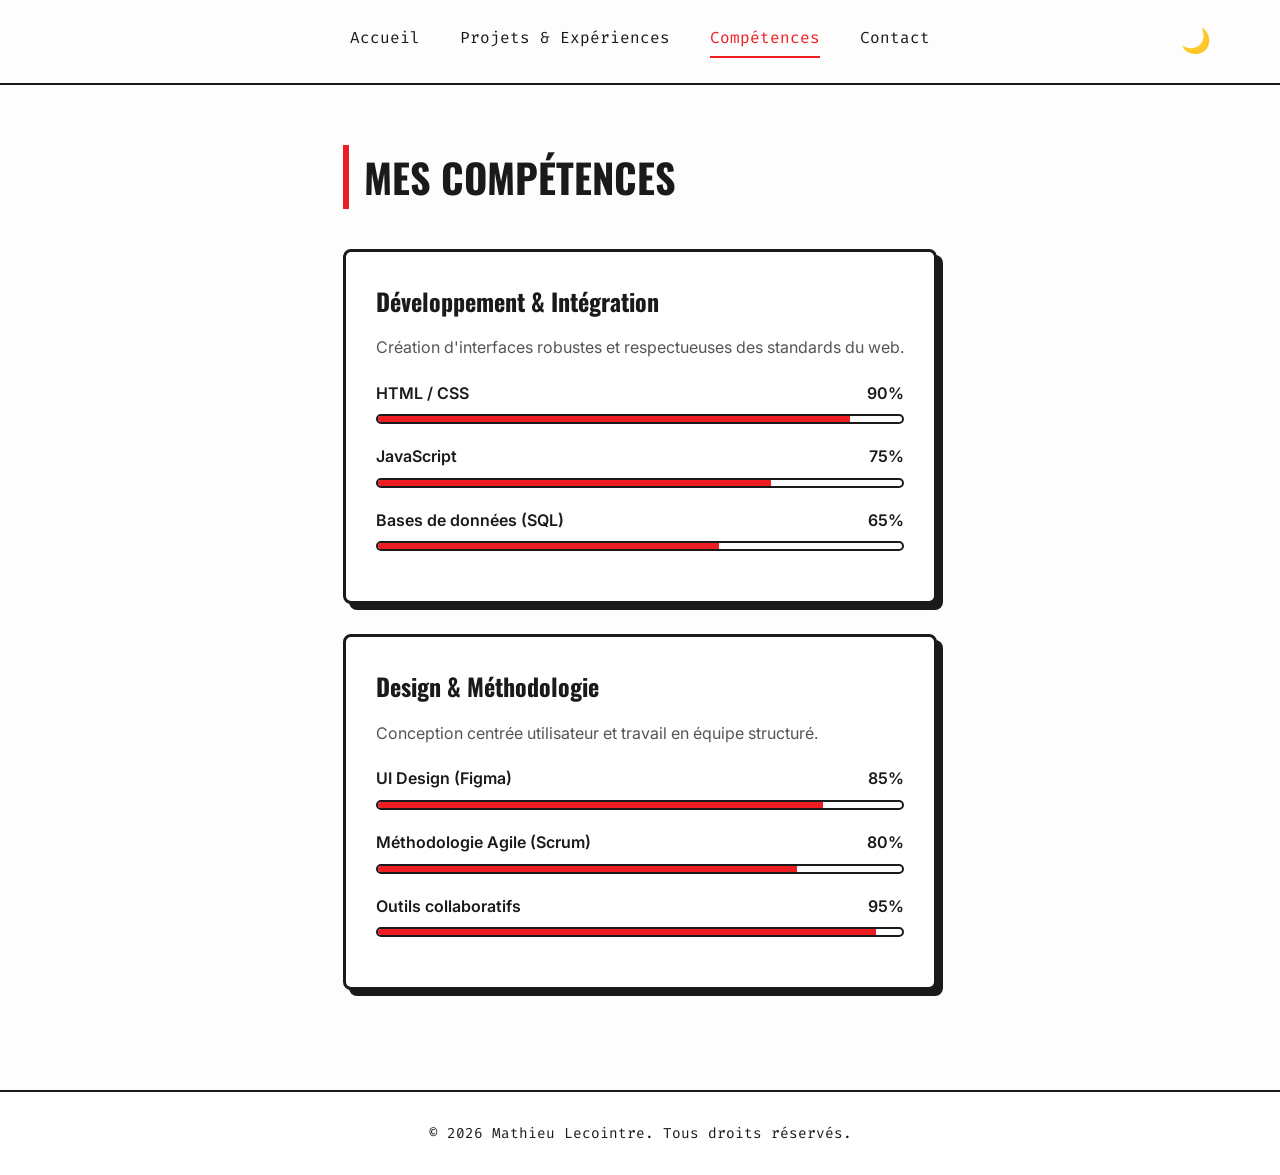
==== Pages/competences.html @ 1765c53d "Correction du sous-module Pages en dossier classique" ====
<!DOCTYPE html>
<html lang="fr">
<head>
    <meta charset="UTF-8">
    <meta name="viewport" content="width=device-width, initial-scale=1.0">
    <title>Compétences | Mathieu Lecointre</title>
    <link rel="stylesheet" href="../style.css">
</head>
<body>

    <nav class="navbar">
        <div class="nav-links">
            <a href="../index.html">Accueil</a>
            <a href="realisations.html">Projets & Expériences</a>
            <a href="competences.html" class="active">Compétences</a>
            <a href="contact.html">Contact</a>
        </div>
        <button id="theme-toggle" aria-label="Changer le thème">🌙</button>
    </nav>

    <main class="section-container">
        <h1 class="section-title">Mes Compétences</h1>
        
        <div class="grid">
            <div class="card">
                <h3>Développement & Intégration</h3>
                <p>Création d'interfaces robustes et respectueuses des standards du web.</p>
                <div class="skill-box">
                    <div class="skill-name"><span>HTML / CSS</span><span>90%</span></div>
                    <div class="skill-bar"><div class="skill-fill" style="width: 90%;"></div></div>
                </div>
                <div class="skill-box">
                    <div class="skill-name"><span>JavaScript</span><span>75%</span></div>
                    <div class="skill-bar"><div class="skill-fill" style="width: 75%;"></div></div>
                </div>
                <div class="skill-box">
                    <div class="skill-name"><span>Bases de données (SQL)</span><span>65%</span></div>
                    <div class="skill-bar"><div class="skill-fill" style="width: 65%;"></div></div>
                </div>
            </div>

            <div class="card">
                <h3>Design & Méthodologie</h3>
                <p>Conception centrée utilisateur et travail en équipe structuré.</p>
                <div class="skill-box">
                    <div class="skill-name"><span>UI Design (Figma)</span><span>85%</span></div>
                    <div class="skill-bar"><div class="skill-fill" style="width: 85%;"></div></div>
                </div>
                <div class="skill-box">
                    <div class="skill-name"><span>Méthodologie Agile (Scrum)</span><span>80%</span></div>
                    <div class="skill-bar"><div class="skill-fill" style="width: 80%;"></div></div>
                </div>
                <div class="skill-box">
                    <div class="skill-name"><span>Outils collaboratifs</span><span>95%</span></div>
                    <div class="skill-bar"><div class="skill-fill" style="width: 95%;"></div></div>
                </div>
            </div>
        </div>
    </main>

    <footer class="footer">
        <p>© 2026 Mathieu Lecointre. Tous droits réservés.</p>
    </footer>

    <script src="../script.js"></script>
</body>
</html>
---- style.css ----
/* =========================================
   VARIABLES & THÈMES
   ========================================= */
@import url('https://fonts.googleapis.com/css2?family=Inter:wght@400;500;600&family=Oswald:wght@500;700&family=Fira+Code:wght@400;500&display=swap');

:root {
    /* Mode Clair */
    --bg-color: #fdfdfd;
    --text-color: #1a1a1a;
    --text-muted: #555555;
    --card-bg: #ffffff;
    --border-color: #1a1a1a; /* Bordures noires type comics */
    --accent-color: #ED1D24; /* Rouge Marvel */
    --accent-hover: #b9151c;
    
    --font-main: 'Inter', sans-serif;
    --font-title: 'Oswald', sans-serif;
    --font-nav: 'Fira Code', monospace; /* Police dev pour la navbar */
}

[data-theme="dark"] {
    /* Mode Sombre */
    --bg-color: #121212;
    --text-color: #f3f4f6;
    --text-muted: #9ca3af;
    --card-bg: #1e1e1e;
    --border-color: #4b5563;
    --accent-color: #ff474d; 
    --accent-hover: #ED1D24;
}

* { margin: 0; padding: 0; box-sizing: border-box; }

body {
    background-color: var(--bg-color);
    color: var(--text-color);
    font-family: var(--font-main);
    line-height: 1.6;
    transition: background-color 0.3s ease, color 0.3s ease;
    display: flex;
    flex-direction: column;
    min-height: 100vh;
}

main { flex-grow: 1; }

/* =========================================
   NAVIGATION (Basée sur ton image)
   ========================================= */
.navbar {
    display: flex;
    justify-content: center; /* Centré comme sur ton image */
    align-items: center;
    padding: 25px 5vw;
    background-color: var(--bg-color);
    position: relative;
    border-bottom: 2px solid var(--border-color);
}

.nav-links {
    display: flex;
    gap: 40px;
    font-family: var(--font-nav);
    font-size: 1rem;
}

.nav-links a {
    text-decoration: none;
    color: var(--text-color);
    padding-bottom: 5px;
    border-bottom: 2px solid transparent;
    transition: color 0.2s, border-color 0.2s;
}

.nav-links a:hover { color: var(--accent-color); }

/* La page active (Le trait en dessous) */
.nav-links a.active {
    color: var(--accent-color);
    border-bottom: 2px solid var(--accent-color);
}

#theme-toggle {
    position: absolute;
    right: 5vw;
    background: none;
    border: none;
    font-size: 1.5rem;
    cursor: pointer;
    padding: 5px;
}

/* =========================================
   SECTIONS & LAYOUT GLOBAUX
   ========================================= */
.section-container {
    max-width: 1000px;
    margin: 0 auto;
    padding: 60px 20px;
}

.section-title {
    font-family: var(--font-title);
    font-size: 2.5rem;
    text-transform: uppercase;
    margin-bottom: 40px;
    border-left: 6px solid var(--accent-color);
    padding-left: 15px;
}

/* =========================================
   CARTES (Style Comics)
   ========================================= */
.grid {
    display: grid;
    grid-template-columns: repeat(auto-fit, minmax(300px, 1fr));
    gap: 30px;
}

.card {
    background-color: var(--card-bg);
    border: 3px solid var(--border-color);
    border-radius: 8px;
    padding: 30px;
    /* Ombre solide décalée typique des comics */
    box-shadow: 6px 6px 0px var(--border-color);
    transition: transform 0.2s ease, box-shadow 0.2s ease, border-color 0.2s ease;
    display: flex;
    flex-direction: column;
}

.card:hover {
    transform: translate(-4px, -4px);
    box-shadow: 10px 10px 0px var(--accent-color);
    border-color: var(--accent-color);
}

.card h3 {
    font-family: var(--font-title);
    font-size: 1.5rem;
    margin-bottom: 15px;
}

.card p { color: var(--text-muted); flex-grow: 1; margin-bottom: 20px; }

/* =========================================
   BOUTONS & BADGES
   ========================================= */
.btn {
    display: inline-block;
    padding: 10px 20px;
    background-color: var(--accent-color);
    color: white;
    text-decoration: none;
    font-family: var(--font-title);
    text-transform: uppercase;
    letter-spacing: 1px;
    border-radius: 4px;
    border: 2px solid var(--border-color);
    box-shadow: 4px 4px 0px var(--border-color);
    transition: all 0.2s ease;
    text-align: center;
}

.btn:hover {
    transform: translate(2px, 2px);
    box-shadow: 2px 2px 0px var(--border-color);
    color: white;
}

.badges { display: flex; flex-wrap: wrap; gap: 10px; margin-bottom: 20px; }
.badge {
    background: var(--bg-color); border: 2px solid var(--border-color);
    padding: 5px 12px; border-radius: 20px; font-size: 0.85rem; font-weight: 500;
}

/* =========================================
   TIMELINE (Parcours) & Jauges
   ========================================= */
.timeline-item {
    border-left: 3px solid var(--border-color);
    padding-left: 20px;
    position: relative;
    margin-bottom: 30px;
}
.timeline-item::before {
    content: ''; position: absolute; left: -11px; top: 5px; width: 16px; height: 16px;
    background-color: var(--accent-color); border: 3px solid var(--card-bg); border-radius: 50%;
}
.timeline-date { font-family: var(--font-nav); color: var(--accent-color); font-size: 0.9rem; font-weight: bold; }

.skill-box { margin-bottom: 20px; }
.skill-name { display: flex; justify-content: space-between; font-weight: 600; margin-bottom: 8px; }
.skill-bar { width: 100%; height: 10px; background: var(--bg-color); border: 2px solid var(--border-color); border-radius: 5px; overflow: hidden; }
.skill-fill { height: 100%; background: var(--accent-color); }

/* =========================================
   FOOTER
   ========================================= */
.footer {
    text-align: center;
    padding: 30px;
    border-top: 2px solid var(--border-color);
    background-color: var(--card-bg);
    margin-top: 40px;
    font-family: var(--font-nav);
    font-size: 0.9rem;
}
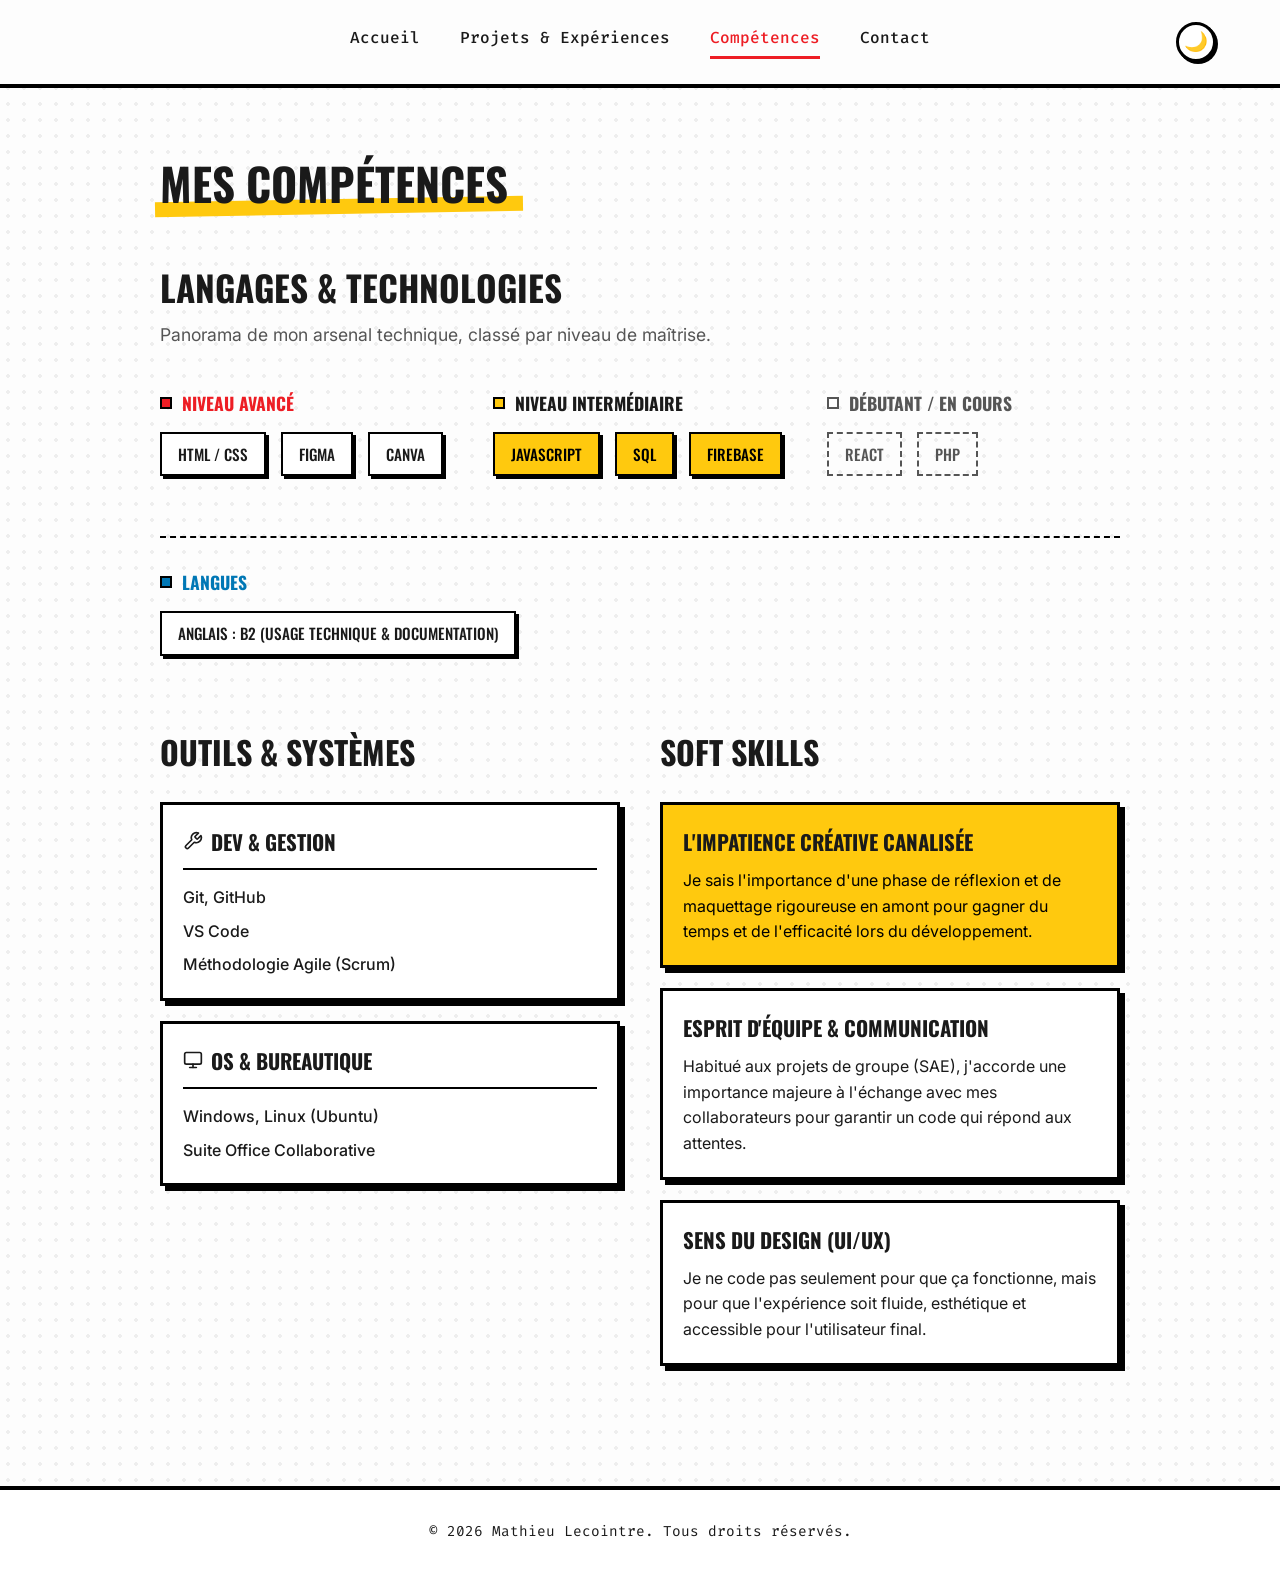
==== commit 992931b2: "Modification du contenu des compétences" ====
--- a/Pages/competences.html
+++ b/Pages/competences.html
@@ -5,6 +5,81 @@
     <meta name="viewport" content="width=device-width, initial-scale=1.0">
     <title>Compétences | Mathieu Lecointre</title>
     <link rel="stylesheet" href="../style.css">
+    <style>
+        .comp-category { margin-bottom: 30px; }
+        
+        .comp-title {
+            font-size: 1.1rem;
+            text-transform: uppercase;
+            font-family: var(--font-title);
+            margin-bottom: 15px;
+            display: flex;
+            align-items: center;
+            gap: 10px;
+        }
+
+        .comp-indicator {
+            display: inline-block;
+            width: 12px;
+            height: 12px;
+            border: 2px solid var(--border-color);
+        }
+
+        .badge-cube {
+            display: inline-block;
+            background: var(--card-bg);
+            color: var(--text-color);
+            border: 2px solid var(--border-color);
+            padding: 8px 16px;
+            font-family: var(--font-title);
+            text-transform: uppercase;
+            font-size: 0.95rem;
+            font-weight: 500;
+            box-shadow: 3px 3px 0px var(--border-color);
+            margin-bottom: 10px;
+        }
+        
+        .badge-cube-yellow {
+             background: var(--accent-yellow);
+             color: black;
+        }
+
+        .badge-cube-dashed {
+            background: transparent;
+            border-style: dashed;
+            box-shadow: none;
+            color: var(--text-muted);
+            border-color: var(--text-muted);
+        }
+        
+        .badges-container {
+            display: flex;
+            flex-wrap: wrap;
+            gap: 15px;
+        }
+
+        .skill-card {
+            border: 3px solid var(--border-color);
+            padding: 20px;
+            margin-bottom: 20px;
+            background-color: var(--card-bg);
+            box-shadow: 5px 5px 0px var(--border-color);
+        }
+        
+        .skill-card-yellow {
+            background-color: var(--accent-yellow);
+        }
+        
+        .skill-card-yellow h3, .skill-card-yellow p { color: black; }
+        
+        .skill-card h3 {
+            font-family: var(--font-title);
+            font-size: 1.3rem;
+            margin-bottom: 10px;
+            text-transform: uppercase;
+            color: var(--text-color); /* On force le noir par défaut */
+        }
+    </style>
 </head>
 <body>
 
@@ -21,40 +96,117 @@
     <main class="section-container">
         <h1 class="section-title">Mes Compétences</h1>
         
-        <div class="grid">
-            <div class="card">
-                <h3>Développement & Intégration</h3>
-                <p>Création d'interfaces robustes et respectueuses des standards du web.</p>
-                <div class="skill-box">
-                    <div class="skill-name"><span>HTML / CSS</span><span>90%</span></div>
-                    <div class="skill-bar"><div class="skill-fill" style="width: 90%;"></div></div>
-                </div>
-                <div class="skill-box">
-                    <div class="skill-name"><span>JavaScript</span><span>75%</span></div>
-                    <div class="skill-bar"><div class="skill-fill" style="width: 75%;"></div></div>
-                </div>
-                <div class="skill-box">
-                    <div class="skill-name"><span>Bases de données (SQL)</span><span>65%</span></div>
-                    <div class="skill-bar"><div class="skill-fill" style="width: 65%;"></div></div>
-                </div>
-            </div>
-
-            <div class="card">
-                <h3>Design & Méthodologie</h3>
-                <p>Conception centrée utilisateur et travail en équipe structuré.</p>
-                <div class="skill-box">
-                    <div class="skill-name"><span>UI Design (Figma)</span><span>85%</span></div>
-                    <div class="skill-bar"><div class="skill-fill" style="width: 85%;"></div></div>
-                </div>
-                <div class="skill-box">
-                    <div class="skill-name"><span>Méthodologie Agile (Scrum)</span><span>80%</span></div>
-                    <div class="skill-bar"><div class="skill-fill" style="width: 80%;"></div></div>
-                </div>
-                <div class="skill-box">
-                    <div class="skill-name"><span>Outils collaboratifs</span><span>95%</span></div>
-                    <div class="skill-bar"><div class="skill-fill" style="width: 95%;"></div></div>
-                </div>
-            </div>
+        <div style="margin-bottom: 60px;">
+            <h2 style="font-family: var(--font-title); font-size: 2.2rem; margin-bottom: 5px; text-transform: uppercase;">Langages & Technologies</h2>
+            <p style="color: var(--text-muted); margin-bottom: 40px; font-size: 1.1rem;">Panorama de mon arsenal technique, classé par niveau de maîtrise.</p>
+            
+            <div style="display: grid; grid-template-columns: repeat(auto-fit, minmax(280px, 1fr)); gap: 40px;">
+                
+                <div class="comp-category">
+                    <h3 class="comp-title" style="color: var(--accent-color);">
+                        <span class="comp-indicator" style="background: var(--accent-color);"></span>
+                        Niveau Avancé
+                    </h3>
+                    <div class="badges-container">
+                        <span class="badge-cube">HTML / CSS</span>
+                        <span class="badge-cube">Figma</span>
+                        <span class="badge-cube">Canva</span>
+                    </div>
+                </div>
+
+                <div class="comp-category">
+                    <h3 class="comp-title" style="color: var(--text-color);">
+                        <span class="comp-indicator" style="background: var(--accent-yellow);"></span>
+                        Niveau Intermédiaire
+                    </h3>
+                    <div class="badges-container">
+                        <span class="badge-cube badge-cube-yellow">JavaScript</span>
+                        <span class="badge-cube badge-cube-yellow">SQL</span>
+                        <span class="badge-cube badge-cube-yellow">Firebase</span>
+                    </div>
+                </div>
+
+                <div class="comp-category">
+                    <h3 class="comp-title" style="color: var(--text-muted);">
+                        <span class="comp-indicator" style="border-style: dashed; background: transparent; border-color: var(--text-muted);"></span>
+                        Débutant / En cours
+                    </h3>
+                    <div class="badges-container">
+                        <span class="badge-cube badge-cube-dashed">React</span>
+                        <span class="badge-cube badge-cube-dashed">PHP</span>
+                    </div>
+                </div>
+
+            </div>
+
+            <div style="margin-top: 20px; border-top: 2px dashed var(--border-color); padding-top: 30px;">
+                <h3 class="comp-title" style="color: #0077b5;">
+                    <span class="comp-indicator" style="background: #0077b5;"></span>
+                    Langues
+                </h3>
+                <span class="badge-cube">Anglais : B2 (Usage technique & documentation)</span>
+            </div>
+        </div>
+
+        <div style="display: grid; grid-template-columns: repeat(auto-fit, minmax(320px, 1fr)); gap: 40px;">
+            
+            <div>
+                <h2 style="font-family: var(--font-title); font-size: 2rem; margin-bottom: 25px; text-transform: uppercase;">Outils & Systèmes</h2>
+                
+                <div class="skill-card">
+                    <h3 style="border-bottom: 2px solid var(--border-color); padding-bottom: 10px; margin-bottom: 15px; display: flex; align-items: center; gap: 8px;">
+                        <svg width="20" height="20" viewBox="0 0 24 24" fill="none" stroke="currentColor" stroke-width="2" stroke-linecap="round" stroke-linejoin="round">
+                            <path d="M14.7 6.3a1 1 0 0 0 0 1.4l1.6 1.6a1 1 0 0 0 1.4 0l3.77-3.77a6 6 0 0 1-7.94 7.94l-6.91 6.91a2.12 2.12 0 0 1-3-3l6.91-6.91a6 6 0 0 1 7.94-7.94l-3.76 3.76z"></path>
+                        </svg>
+                        DEV & GESTION
+                    </h3>
+                    <ul style="list-style-type: none; padding-left: 0;">
+                        <li style="margin-bottom: 8px; font-weight: 500;">Git, GitHub</li>
+                        <li style="margin-bottom: 8px; font-weight: 500;">VS Code</li>
+                        <li style="margin-bottom: 0; font-weight: 500;">Méthodologie Agile (Scrum)</li>
+                    </ul>
+                </div>
+
+                <div class="skill-card">
+                    <h3 style="border-bottom: 2px solid var(--border-color); padding-bottom: 10px; margin-bottom: 15px; display: flex; align-items: center; gap: 8px;">
+                        <svg width="20" height="20" viewBox="0 0 24 24" fill="none" stroke="currentColor" stroke-width="2" stroke-linecap="round" stroke-linejoin="round">
+                            <rect x="2" y="3" width="20" height="14" rx="2" ry="2"></rect>
+                            <line x1="8" y1="21" x2="16" y2="21"></line>
+                            <line x1="12" y1="17" x2="12" y2="21"></line>
+                        </svg>
+                        OS & BUREAUTIQUE
+                    </h3>
+                    <ul style="list-style-type: none; padding-left: 0;">
+                        <li style="margin-bottom: 8px; font-weight: 500;">Windows, Linux (Ubuntu)</li>
+                        <li style="margin-bottom: 0; font-weight: 500;">Suite Office Collaborative</li>
+                    </ul>
+                </div>
+            </div>
+            <div>
+                <h2 style="font-family: var(--font-title); font-size: 2rem; margin-bottom: 25px; text-transform: uppercase;">Soft Skills</h2>
+                
+                <div class="skill-card skill-card-yellow">
+                    <h3>L'impatience créative canalisée</h3>
+                    <p style="margin-bottom: 0;">
+                        Je sais l'importance d'une phase de réflexion et de maquettage rigoureuse en amont pour gagner du temps et de l'efficacité lors du développement.
+                    </p>
+                </div>
+
+                <div class="skill-card">
+                    <h3>Esprit d'équipe & Communication</h3>
+                    <p style="margin-bottom: 0;">
+                        Habitué aux projets de groupe (SAE), j'accorde une importance majeure à l'échange avec mes collaborateurs pour garantir un code qui répond aux attentes.
+                    </p>
+                </div>
+
+                <div class="skill-card">
+                    <h3>Sens du Design (UI/UX)</h3>
+                    <p style="margin-bottom: 0;">
+                        Je ne code pas seulement pour que ça fonctionne, mais pour que l'expérience soit fluide, esthétique et accessible pour l'utilisateur final.
+                    </p>
+                </div>
+            </div>
+
         </div>
     </main>
 
--- a/style.css
+++ b/style.css
@@ -1,5 +1,5 @@
 /* =========================================
-   VARIABLES & THÈMES
+   VARIABLES & THÈMES (Comics Edition)
    ========================================= */
 @import url('https://fonts.googleapis.com/css2?family=Inter:wght@400;500;600&family=Oswald:wght@500;700&family=Fira+Code:wght@400;500&display=swap');
 
@@ -9,30 +9,37 @@
     --text-color: #1a1a1a;
     --text-muted: #555555;
     --card-bg: #ffffff;
-    --border-color: #1a1a1a; /* Bordures noires type comics */
+    --border-color: #000000; /* Encre noire stricte */
     --accent-color: #ED1D24; /* Rouge Marvel */
     --accent-hover: #b9151c;
+    --accent-yellow: #FFC90E; /* Jaune Comics */
+    --dot-color: rgba(0, 0, 0, 0.06); /* Points clairs */
     
     --font-main: 'Inter', sans-serif;
     --font-title: 'Oswald', sans-serif;
-    --font-nav: 'Fira Code', monospace; /* Police dev pour la navbar */
+    --font-nav: 'Fira Code', monospace;
 }
 
 [data-theme="dark"] {
     /* Mode Sombre */
-    --bg-color: #121212;
+    --bg-color: #1a1a1a;
     --text-color: #f3f4f6;
-    --text-muted: #9ca3af;
-    --card-bg: #1e1e1e;
-    --border-color: #4b5563;
+    --text-muted: #a0a0a0;
+    --card-bg: #2a2a2a;
+    --border-color: #000000; /* Reste noir pour le trait comics */
     --accent-color: #ff474d; 
     --accent-hover: #ED1D24;
+    --accent-yellow: #FFC90E;
+    --dot-color: rgba(255, 255, 255, 0.05); /* Points sombres */
 }
 
 * { margin: 0; padding: 0; box-sizing: border-box; }
 
 body {
     background-color: var(--bg-color);
+    /* EFFET HALFTONE (Trame de points comics) */
+    background-image: radial-gradient(var(--dot-color) 2px, transparent 2px);
+    background-size: 16px 16px;
     color: var(--text-color);
     font-family: var(--font-main);
     line-height: 1.6;
@@ -45,16 +52,16 @@
 main { flex-grow: 1; }
 
 /* =========================================
-   NAVIGATION (Basée sur ton image)
+   NAVIGATION
    ========================================= */
 .navbar {
     display: flex;
-    justify-content: center; /* Centré comme sur ton image */
+    justify-content: center;
     align-items: center;
     padding: 25px 5vw;
     background-color: var(--bg-color);
     position: relative;
-    border-bottom: 2px solid var(--border-color);
+    border-bottom: 4px solid var(--border-color); /* Trait plus épais */
 }
 
 .nav-links {
@@ -62,32 +69,44 @@
     gap: 40px;
     font-family: var(--font-nav);
     font-size: 1rem;
+    font-weight: 500;
 }
 
 .nav-links a {
     text-decoration: none;
     color: var(--text-color);
     padding-bottom: 5px;
-    border-bottom: 2px solid transparent;
-    transition: color 0.2s, border-color 0.2s;
-}
-
-.nav-links a:hover { color: var(--accent-color); }
-
-/* La page active (Le trait en dessous) */
+    border-bottom: 3px solid transparent;
+    transition: all 0.2s;
+}
+
+.nav-links a:hover { 
+    color: var(--accent-color); 
+    transform: translateY(-2px);
+}
+
 .nav-links a.active {
     color: var(--accent-color);
-    border-bottom: 2px solid var(--accent-color);
+    border-bottom: 3px solid var(--accent-color);
 }
 
 #theme-toggle {
     position: absolute;
     right: 5vw;
-    background: none;
-    border: none;
-    font-size: 1.5rem;
+    background: var(--card-bg);
+    border: 3px solid var(--border-color);
+    border-radius: 50%;
+    width: 40px;
+    height: 40px;
+    font-size: 1.2rem;
     cursor: pointer;
-    padding: 5px;
+    box-shadow: 2px 2px 0px var(--border-color);
+    transition: all 0.2s ease;
+}
+
+#theme-toggle:hover {
+    transform: translate(1px, 1px);
+    box-shadow: 1px 1px 0px var(--border-color);
 }
 
 /* =========================================
@@ -99,17 +118,47 @@
     padding: 60px 20px;
 }
 
+/* Grand titre de l'accueil */
+.hero-title {
+    font-family: var(--font-title); 
+    font-size: 4.5rem; 
+    text-transform: uppercase; 
+    line-height: 1;
+    color: var(--bg-color); /* Couleur inversée */
+    -webkit-text-stroke: 2px var(--border-color); /* Contour noir */
+    text-shadow: 4px 4px 0px var(--accent-color), 6px 6px 0px var(--border-color); /* Ombre pop */
+    margin-bottom: 10px;
+}
+
 .section-title {
     font-family: var(--font-title);
-    font-size: 2.5rem;
+    font-size: 2.8rem;
     text-transform: uppercase;
     margin-bottom: 40px;
-    border-left: 6px solid var(--accent-color);
-    padding-left: 15px;
-}
-
-/* =========================================
-   CARTES (Style Comics)
+    display: inline-block;
+    position: relative;
+    z-index: 1;
+}
+
+/* Effet de surlignage décalé sous le titre */
+.section-title::after {
+    content: '';
+    position: absolute;
+    bottom: 5px;
+    left: -5px;
+    right: -15px;
+    height: 15px;
+    background-color: var(--accent-yellow);
+    z-index: -1;
+    transform: rotate(-1deg);
+}
+
+[data-theme="dark"] .section-title::after {
+    background-color: var(--accent-color);
+}
+
+/* =========================================
+   CARTES (Style Comics Pop)
    ========================================= */
 .grid {
     display: grid;
@@ -119,11 +168,10 @@
 
 .card {
     background-color: var(--card-bg);
-    border: 3px solid var(--border-color);
-    border-radius: 8px;
+    border: 4px solid var(--border-color); /* Contour très marqué */
+    border-radius: 0px; /* Bords droits pour le style case de BD */
     padding: 30px;
-    /* Ombre solide décalée typique des comics */
-    box-shadow: 6px 6px 0px var(--border-color);
+    box-shadow: 8px 8px 0px var(--border-color);
     transition: transform 0.2s ease, box-shadow 0.2s ease, border-color 0.2s ease;
     display: flex;
     flex-direction: column;
@@ -131,68 +179,76 @@
 
 .card:hover {
     transform: translate(-4px, -4px);
-    box-shadow: 10px 10px 0px var(--accent-color);
+    box-shadow: 12px 12px 0px var(--accent-color);
     border-color: var(--accent-color);
 }
 
 .card h3 {
     font-family: var(--font-title);
-    font-size: 1.5rem;
+    font-size: 1.6rem;
     margin-bottom: 15px;
-}
-
-.card p { color: var(--text-muted); flex-grow: 1; margin-bottom: 20px; }
+    text-transform: uppercase;
+}
+
+.card p { color: var(--text-muted); flex-grow: 1; margin-bottom: 20px; font-size: 1.05rem; }
 
 /* =========================================
    BOUTONS & BADGES
    ========================================= */
 .btn {
     display: inline-block;
-    padding: 10px 20px;
+    padding: 12px 24px;
     background-color: var(--accent-color);
     color: white;
     text-decoration: none;
     font-family: var(--font-title);
     text-transform: uppercase;
     letter-spacing: 1px;
-    border-radius: 4px;
-    border: 2px solid var(--border-color);
-    box-shadow: 4px 4px 0px var(--border-color);
-    transition: all 0.2s ease;
+    border: 3px solid var(--border-color);
+    box-shadow: 5px 5px 0px var(--border-color);
+    transition: all 0.1s ease;
     text-align: center;
+    font-size: 1.1rem;
 }
 
 .btn:hover {
-    transform: translate(2px, 2px);
+    transform: translate(3px, 3px);
     box-shadow: 2px 2px 0px var(--border-color);
     color: white;
 }
 
 .badges { display: flex; flex-wrap: wrap; gap: 10px; margin-bottom: 20px; }
 .badge {
-    background: var(--bg-color); border: 2px solid var(--border-color);
-    padding: 5px 12px; border-radius: 20px; font-size: 0.85rem; font-weight: 500;
+    background: var(--accent-yellow); /* Badges jaunes peps */
+    color: #000; /* Toujours noir pour la lisibilité sur le jaune */
+    border: 2px solid var(--border-color);
+    box-shadow: 3px 3px 0px var(--border-color);
+    padding: 5px 12px; 
+    font-family: var(--font-title);
+    text-transform: uppercase;
+    font-size: 0.9rem; 
+    letter-spacing: 0.5px;
 }
 
 /* =========================================
    TIMELINE (Parcours) & Jauges
    ========================================= */
 .timeline-item {
-    border-left: 3px solid var(--border-color);
-    padding-left: 20px;
+    border-left: 4px solid var(--border-color);
+    padding-left: 25px;
     position: relative;
-    margin-bottom: 30px;
+    margin-bottom: 40px;
 }
 .timeline-item::before {
-    content: ''; position: absolute; left: -11px; top: 5px; width: 16px; height: 16px;
-    background-color: var(--accent-color); border: 3px solid var(--card-bg); border-radius: 50%;
-}
-.timeline-date { font-family: var(--font-nav); color: var(--accent-color); font-size: 0.9rem; font-weight: bold; }
+    content: ''; position: absolute; left: -14px; top: 0px; width: 20px; height: 20px;
+    background-color: var(--accent-yellow); border: 4px solid var(--border-color); border-radius: 0; /* Carré */
+}
+.timeline-date { font-family: var(--font-nav); color: var(--accent-color); font-size: 1rem; font-weight: bold; }
 
 .skill-box { margin-bottom: 20px; }
-.skill-name { display: flex; justify-content: space-between; font-weight: 600; margin-bottom: 8px; }
-.skill-bar { width: 100%; height: 10px; background: var(--bg-color); border: 2px solid var(--border-color); border-radius: 5px; overflow: hidden; }
-.skill-fill { height: 100%; background: var(--accent-color); }
+.skill-name { display: flex; justify-content: space-between; font-weight: 600; margin-bottom: 8px; font-family: var(--font-title); text-transform: uppercase;}
+.skill-bar { width: 100%; height: 16px; background: var(--bg-color); border: 3px solid var(--border-color); box-shadow: 3px 3px 0px rgba(0,0,0,0.1) inset; overflow: hidden; }
+.skill-fill { height: 100%; background: var(--accent-color); border-right: 3px solid var(--border-color); }
 
 /* =========================================
    FOOTER
@@ -200,9 +256,104 @@
 .footer {
     text-align: center;
     padding: 30px;
-    border-top: 2px solid var(--border-color);
+    border-top: 4px solid var(--border-color);
     background-color: var(--card-bg);
     margin-top: 40px;
     font-family: var(--font-nav);
     font-size: 0.9rem;
+}
+/* =========================================
+   PANNEAUX DE PROJETS (Réalisations)
+   ========================================= */
+.project-panel {
+    display: flex;
+    flex-direction: column;
+    background-color: var(--card-bg);
+    border: 4px solid var(--border-color);
+    box-shadow: 10px 10px 0px var(--border-color);
+    margin-bottom: 50px;
+    transition: transform 0.2s ease, box-shadow 0.2s ease, border-color 0.2s ease;
+}
+
+.project-panel:hover {
+    transform: translate(-4px, -4px);
+    box-shadow: 14px 14px 0px var(--accent-color);
+    border-color: var(--accent-color);
+}
+
+.project-image {
+    width: 100%;
+    border-bottom: 4px solid var(--border-color);
+    background-color: var(--bg-color); /* Fond si l'image ne charge pas */
+    overflow: hidden;
+    position: relative;
+}
+
+.project-image img {
+    width: 100%;
+    height: 100%;
+    object-fit: cover;
+    aspect-ratio: 16 / 9; /* Format standard écran */
+    display: block;
+    transition: transform 0.3s ease;
+}
+
+.project-panel:hover .project-image img {
+    transform: scale(1.05); /* Léger zoom au survol */
+}
+
+.project-info {
+    padding: 30px;
+    display: flex;
+    flex-direction: column;
+    flex-grow: 1;
+}
+
+.project-info h3 {
+    font-family: var(--font-title);
+    font-size: 2rem;
+    text-transform: uppercase;
+    margin-bottom: 5px;
+    line-height: 1.1;
+}
+
+.project-context {
+    font-family: var(--font-nav);
+    color: var(--accent-color);
+    font-weight: bold;
+    margin-bottom: 20px;
+    font-size: 0.95rem;
+}
+
+.project-links {
+    display: flex;
+    gap: 15px;
+    margin-top: auto; /* Force les boutons à rester en bas */
+    padding-top: 25px;
+    flex-wrap: wrap;
+}
+
+/* Bouton secondaire (pour le code source) */
+.btn-outline {
+    background-color: var(--card-bg);
+    color: var(--text-color);
+}
+.btn-outline:hover {
+    background-color: var(--accent-yellow);
+    color: black;
+}
+
+/* Version PC : Image à gauche, texte à droite */
+@media (min-width: 768px) {
+    .project-panel {
+        flex-direction: row;
+    }
+    .project-image {
+        width: 45%;
+        border-bottom: none;
+        border-right: 4px solid var(--border-color);
+    }
+    .project-info {
+        width: 55%;
+    }
 }
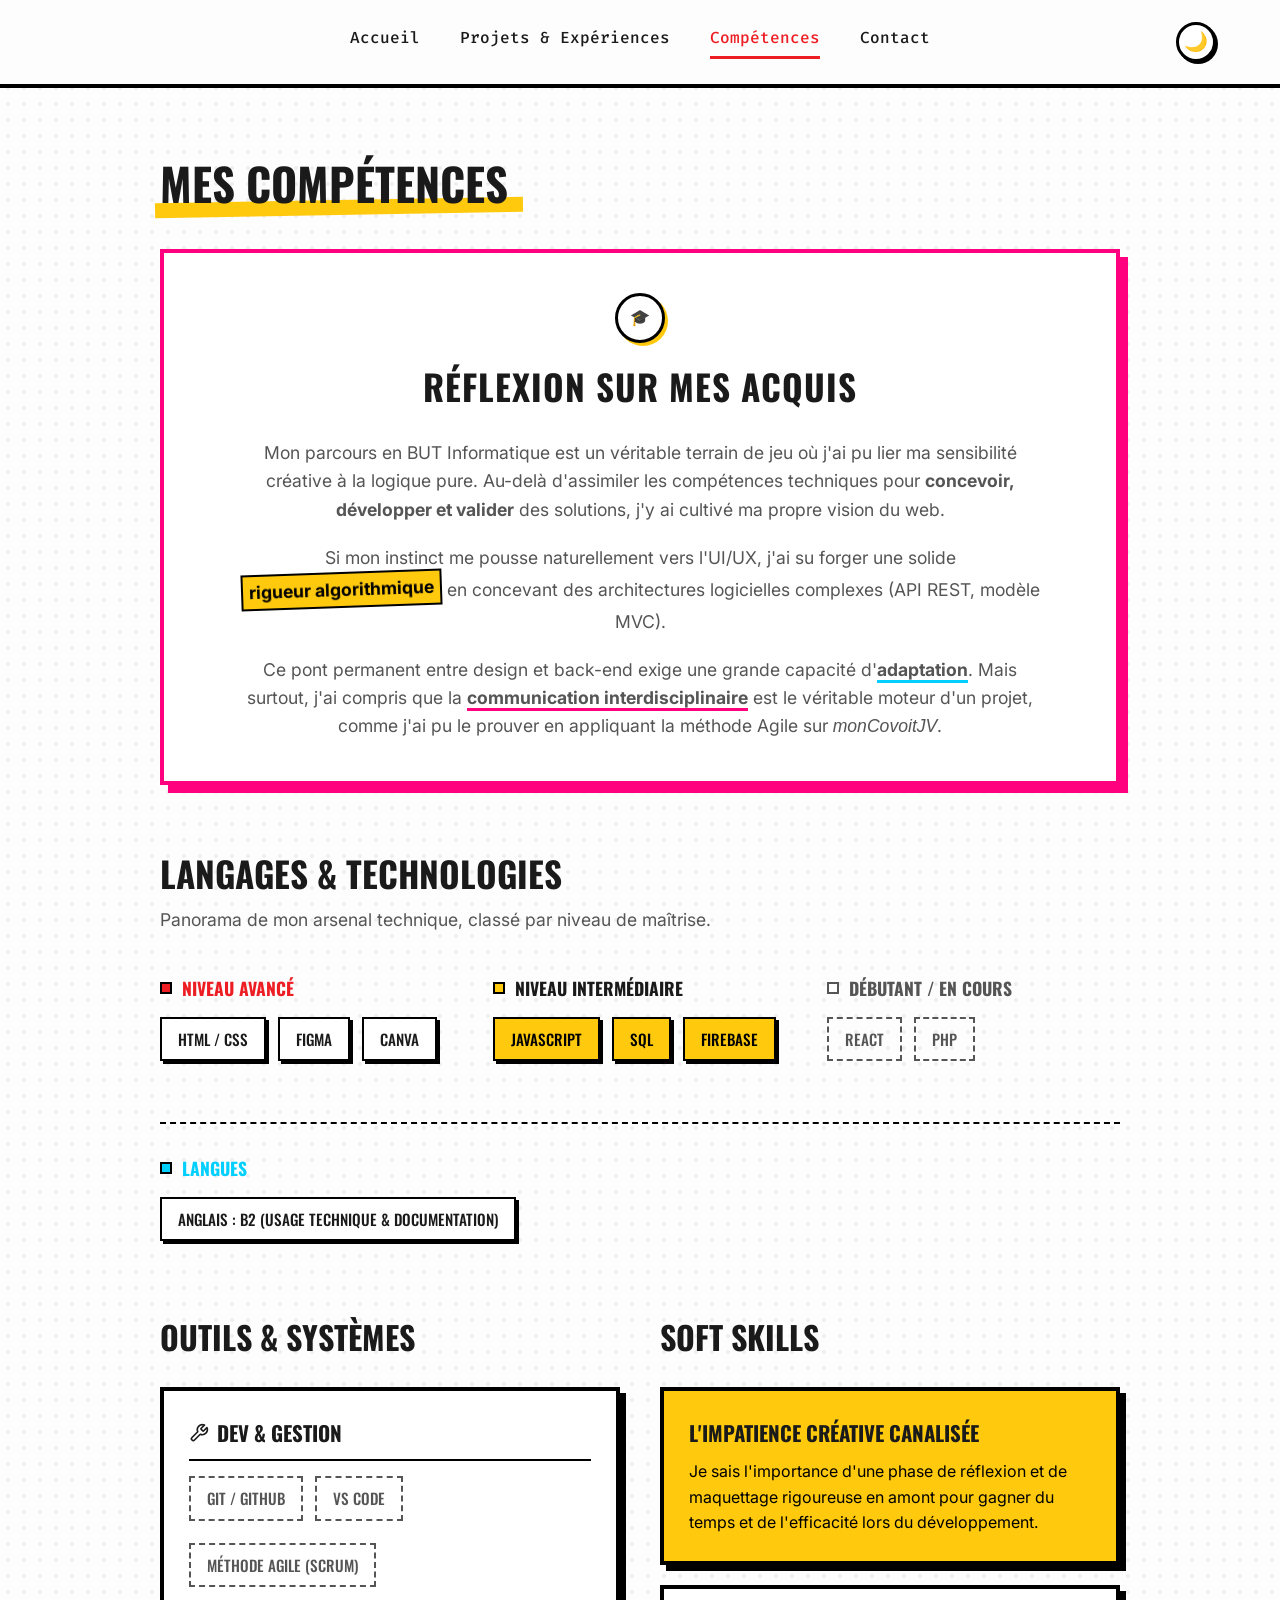
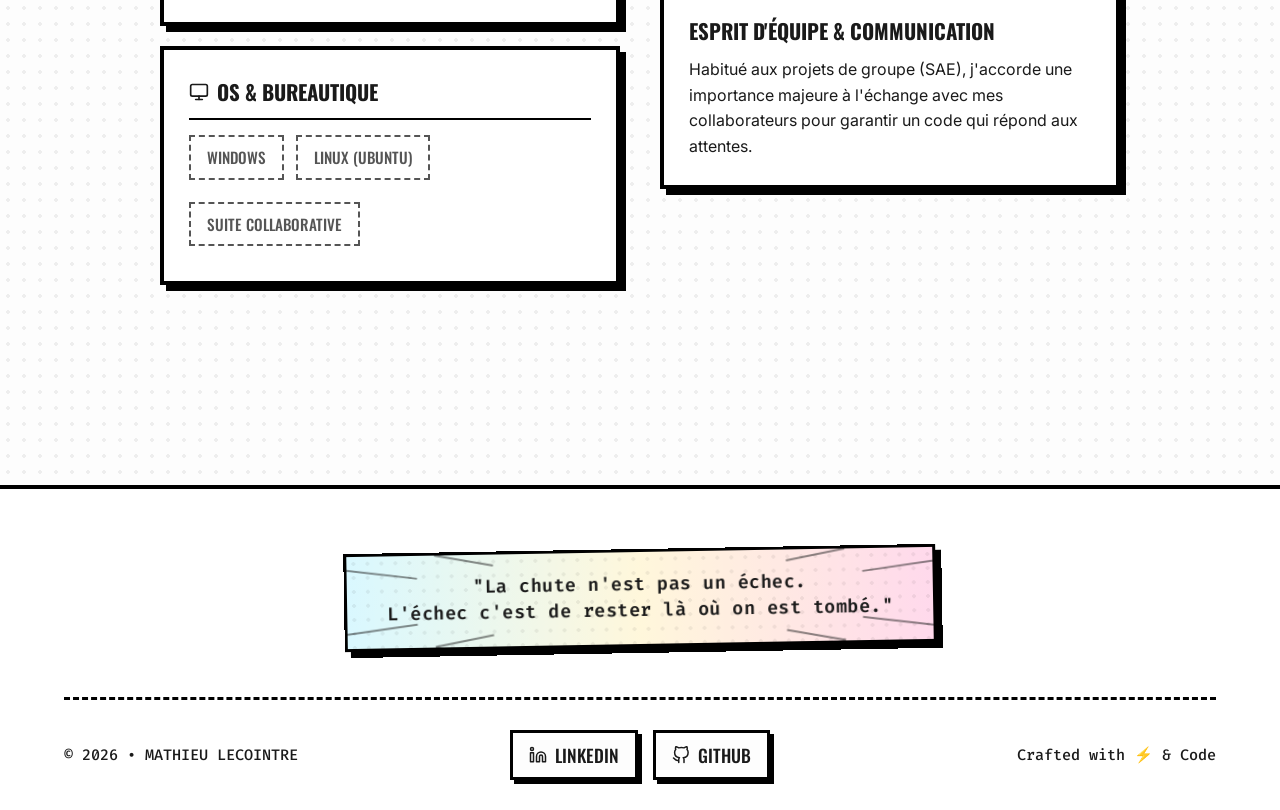
==== commit 69baea6a: "Ajout de contenu" ====
--- a/Pages/competences.html
+++ b/Pages/competences.html
@@ -5,6 +5,11 @@
     <meta name="viewport" content="width=device-width, initial-scale=1.0">
     <title>Compétences | Mathieu Lecointre</title>
     <link rel="stylesheet" href="../style.css">
+    <script>
+        if (localStorage.getItem('theme') === 'dark') {
+            document.documentElement.setAttribute('data-theme', 'dark');
+        }
+    </script>
     <style>
         .comp-category { margin-bottom: 30px; }
         
@@ -37,8 +42,14 @@
             font-weight: 500;
             box-shadow: 3px 3px 0px var(--border-color);
             margin-bottom: 10px;
-        }
-        
+            transition: 0.2s;
+        }
+        
+        .badge-cube:hover {
+            transform: translate(-2px, -2px);
+            box-shadow: 5px 5px 0px var(--accent-cyan);
+        }
+
         .badge-cube-yellow {
              background: var(--accent-yellow);
              color: black;
@@ -55,17 +66,23 @@
         .badges-container {
             display: flex;
             flex-wrap: wrap;
-            gap: 15px;
+            gap: 12px;
         }
 
         .skill-card {
-            border: 3px solid var(--border-color);
-            padding: 20px;
+            border: 4px solid var(--border-color);
+            padding: 25px;
             margin-bottom: 20px;
             background-color: var(--card-bg);
-            box-shadow: 5px 5px 0px var(--border-color);
-        }
-        
+            box-shadow: 6px 6px 0px var(--border-color);
+            transition: 0.2s;
+        }
+        
+        .skill-card:hover {
+            transform: translate(-3px, -3px);
+            box-shadow: 8px 8px 0px var(--accent-magenta);
+        }
+
         .skill-card-yellow {
             background-color: var(--accent-yellow);
         }
@@ -77,7 +94,7 @@
             font-size: 1.3rem;
             margin-bottom: 10px;
             text-transform: uppercase;
-            color: var(--text-color); /* On force le noir par défaut */
+            color: var(--text-color);
         }
     </style>
 </head>
@@ -94,8 +111,32 @@
     </nav>
 
     <main class="section-container">
-        <h1 class="section-title">Mes Compétences</h1>
-        
+        <h1 class="section-title" style="margin-bottom: 30px;">Mes Compétences</h1>
+        
+        <div class="card" style="padding: 40px; text-align: center; border-color: var(--accent-magenta); box-shadow: 8px 8px 0px var(--accent-magenta); margin-bottom: 60px;">
+            <div style="display: flex; justify-content: center; margin-bottom: 15px;">
+                <div style="background: var(--card-bg); border: 3px solid var(--border-color); border-radius: 50%; width: 50px; height: 50px; display: flex; align-items: center; justify-content: center; box-shadow: 3px 3px 0px var(--accent-yellow);">
+                    🎓
+                </div>
+            </div>
+            
+            <h2 style="font-family: var(--font-title); font-size: 2.2rem; text-transform: uppercase; margin-bottom: 25px; letter-spacing: 1px;">
+                Réflexion sur mes acquis
+            </h2>
+            
+            <p style="font-size: 1.1rem; margin-bottom: 20px; max-width: 800px; margin-left: auto; margin-right: auto;">
+                Mon parcours en BUT Informatique est un véritable terrain de jeu où j'ai pu lier ma sensibilité créative à la logique pure. Au-delà d'assimiler les compétences techniques pour <strong>concevoir, développer et valider</strong> des solutions, j'y ai cultivé ma propre vision du web.
+            </p>
+            
+            <p style="font-size: 1.1rem; margin-bottom: 20px; max-width: 800px; margin-left: auto; margin-right: auto;">
+                Si mon instinct me pousse naturellement vers l'UI/UX, j'ai su forger une solide <span style="background-color: var(--accent-yellow); color: black; padding: 2px 6px; font-weight: bold; border: 2px solid var(--border-color); transform: rotate(-2deg); display: inline-block;">rigueur algorithmique</span> en concevant des architectures logicielles complexes (API REST, modèle MVC).
+            </p>
+            
+            <p style="font-size: 1.1rem; margin-bottom: 0; max-width: 800px; margin-left: auto; margin-right: auto;">
+                Ce pont permanent entre design et back-end exige une grande capacité d'<span style="border-bottom: 3px solid var(--accent-cyan); font-weight: bold;">adaptation</span>. Mais surtout, j'ai compris que la <span style="border-bottom: 3px solid var(--accent-magenta); font-weight: bold;">communication interdisciplinaire</span> est le véritable moteur d'un projet, comme j'ai pu le prouver en appliquant la méthode Agile sur <em>monCovoitJV</em>.
+            </p>
+        </div>
+
         <div style="margin-bottom: 60px;">
             <h2 style="font-family: var(--font-title); font-size: 2.2rem; margin-bottom: 5px; text-transform: uppercase;">Langages & Technologies</h2>
             <p style="color: var(--text-muted); margin-bottom: 40px; font-size: 1.1rem;">Panorama de mon arsenal technique, classé par niveau de maîtrise.</p>
@@ -140,15 +181,15 @@
             </div>
 
             <div style="margin-top: 20px; border-top: 2px dashed var(--border-color); padding-top: 30px;">
-                <h3 class="comp-title" style="color: #0077b5;">
-                    <span class="comp-indicator" style="background: #0077b5;"></span>
+                <h3 class="comp-title" style="color: var(--accent-cyan);">
+                    <span class="comp-indicator" style="background: var(--accent-cyan);"></span>
                     Langues
                 </h3>
                 <span class="badge-cube">Anglais : B2 (Usage technique & documentation)</span>
             </div>
         </div>
 
-        <div style="display: grid; grid-template-columns: repeat(auto-fit, minmax(320px, 1fr)); gap: 40px;">
+        <div style="display: grid; grid-template-columns: repeat(auto-fit, minmax(320px, 1fr)); gap: 40px; margin-bottom: 60px;">
             
             <div>
                 <h2 style="font-family: var(--font-title); font-size: 2rem; margin-bottom: 25px; text-transform: uppercase;">Outils & Systèmes</h2>
@@ -160,11 +201,11 @@
                         </svg>
                         DEV & GESTION
                     </h3>
-                    <ul style="list-style-type: none; padding-left: 0;">
-                        <li style="margin-bottom: 8px; font-weight: 500;">Git, GitHub</li>
-                        <li style="margin-bottom: 8px; font-weight: 500;">VS Code</li>
-                        <li style="margin-bottom: 0; font-weight: 500;">Méthodologie Agile (Scrum)</li>
-                    </ul>
+                    <div class="badges-container">
+                        <span class="badge-cube badge-cube-dashed">Git / GitHub</span>
+                        <span class="badge-cube badge-cube-dashed">VS Code</span>
+                        <span class="badge-cube badge-cube-dashed">Méthode Agile (Scrum)</span>
+                    </div>
                 </div>
 
                 <div class="skill-card">
@@ -176,12 +217,14 @@
                         </svg>
                         OS & BUREAUTIQUE
                     </h3>
-                    <ul style="list-style-type: none; padding-left: 0;">
-                        <li style="margin-bottom: 8px; font-weight: 500;">Windows, Linux (Ubuntu)</li>
-                        <li style="margin-bottom: 0; font-weight: 500;">Suite Office Collaborative</li>
-                    </ul>
-                </div>
-            </div>
+                    <div class="badges-container">
+                        <span class="badge-cube badge-cube-dashed">Windows</span>
+                        <span class="badge-cube badge-cube-dashed">Linux (Ubuntu)</span>
+                        <span class="badge-cube badge-cube-dashed">Suite Collaborative</span>
+                    </div>
+                </div>
+            </div>
+
             <div>
                 <h2 style="font-family: var(--font-title); font-size: 2rem; margin-bottom: 25px; text-transform: uppercase;">Soft Skills</h2>
                 
@@ -198,20 +241,48 @@
                         Habitué aux projets de groupe (SAE), j'accorde une importance majeure à l'échange avec mes collaborateurs pour garantir un code qui répond aux attentes.
                     </p>
                 </div>
-
-                <div class="skill-card">
-                    <h3>Sens du Design (UI/UX)</h3>
-                    <p style="margin-bottom: 0;">
-                        Je ne code pas seulement pour que ça fonctionne, mais pour que l'expérience soit fluide, esthétique et accessible pour l'utilisateur final.
-                    </p>
-                </div>
-            </div>
-
-        </div>
+            </div>
+
+        </div>
+
     </main>
 
-    <footer class="footer">
-        <p>© 2026 Mathieu Lecointre. Tous droits réservés.</p>
+<footer class="footer">
+        <div class="footer-comic-panel">
+            <svg class="panel-lines" preserveAspectRatio="none" viewBox="0 0 100 100">
+                <line x1="0" y1="15" x2="12" y2="25" stroke="currentColor" stroke-width="2" vector-effect="non-scaling-stroke" />
+                <line x1="15" y1="0" x2="25" y2="12" stroke="currentColor" stroke-width="2" vector-effect="non-scaling-stroke" />
+                <line x1="100" y1="15" x2="88" y2="25" stroke="currentColor" stroke-width="2" vector-effect="non-scaling-stroke" />
+                <line x1="85" y1="0" x2="75" y2="12" stroke="currentColor" stroke-width="2" vector-effect="non-scaling-stroke" />
+                <line x1="0" y1="85" x2="12" y2="75" stroke="currentColor" stroke-width="2" vector-effect="non-scaling-stroke" />
+                <line x1="15" y1="100" x2="25" y2="88" stroke="currentColor" stroke-width="2" vector-effect="non-scaling-stroke" />
+                <line x1="100" y1="85" x2="88" y2="75" stroke="currentColor" stroke-width="2" vector-effect="non-scaling-stroke" />
+                <line x1="85" y1="100" x2="75" y2="88" stroke="currentColor" stroke-width="2" vector-effect="non-scaling-stroke" />
+            </svg>
+            
+            <p class="panel-text">"La chute n'est pas un échec.<br>L'échec c'est de rester là où on est tombé."</p>
+        </div>
+
+        <div class="footer-bottom">
+            <div class="footer-copy">
+                © 2026 • MATHIEU LECOINTRE
+            </div>
+            
+            <div class="footer-socials">
+                <a href="https://www.linkedin.com/in/mathieu-lecointre" target="_blank" class="social-btn">
+                    <svg width="18" height="18" viewBox="0 0 24 24" fill="none" stroke="currentColor" stroke-width="2" stroke-linecap="round" stroke-linejoin="round"><path d="M16 8a6 6 0 0 1 6 6v7h-4v-7a2 2 0 0 0-2-2 2 2 0 0 0-2 2v7h-4v-7a6 6 0 0 1 6-6z"></path><rect x="2" y="9" width="4" height="12"></rect><circle cx="4" cy="4" r="2"></circle></svg>
+                    LINKEDIN
+                </a>
+                <a href="https://github.com/MathieuLecointre" target="_blank" class="social-btn">
+                    <svg width="18" height="18" viewBox="0 0 24 24" fill="none" stroke="currentColor" stroke-width="2" stroke-linecap="round" stroke-linejoin="round"><path d="M9 19c-5 1.5-5-2.5-7-3m14 6v-3.87a3.37 3.37 0 0 0-.94-2.61c3.14-.35 6.44-1.54 6.44-7A5.44 5.44 0 0 0 20 4.77 5.07 5.07 0 0 0 19.91 1S18.73.65 16 2.48a13.38 13.38 0 0 0-7 0C6.27.65 5.09 1 5.09 1A5.07 5.07 0 0 0 5 4.77a5.44 5.44 0 0 0-1.5 3.78c0 5.42 3.3 6.61 6.44 7A3.37 3.37 0 0 0 9 18.13V22"></path></svg>
+                    GITHUB
+                </a>
+            </div>
+
+            <div class="footer-credit">
+                Crafted with ⚡ & Code
+            </div>
+        </div>
     </footer>
 
     <script src="../script.js"></script>
--- a/style.css
+++ b/style.css
@@ -13,6 +13,12 @@
     --accent-color: #ED1D24; /* Rouge Marvel */
     --accent-hover: #b9151c;
     --accent-yellow: #FFC90E; /* Jaune Comics */
+    
+    /* NOUVELLES COULEURS COMICS POUR LE PEPS */
+    --accent-cyan: #00CFFF;
+    --accent-magenta: #FF007F;
+    --accent-green: #00E676;
+    
     --dot-color: rgba(0, 0, 0, 0.06); /* Points clairs */
     
     --font-main: 'Inter', sans-serif;
@@ -30,6 +36,12 @@
     --accent-color: #ff474d; 
     --accent-hover: #ED1D24;
     --accent-yellow: #FFC90E;
+    
+    /* NOUVELLES COULEURS COMICS (Dark Mode) */
+    --accent-cyan: #00E5FF;
+    --accent-magenta: #FF4081;
+    --accent-green: #69F0AE;
+
     --dot-color: rgba(255, 255, 255, 0.05); /* Points sombres */
 }
 
@@ -155,6 +167,61 @@
 
 [data-theme="dark"] .section-title::after {
     background-color: var(--accent-color);
+}
+
+/* =========================================
+   NOUVEAU : INTERACTION PHOTO & BULLE DE BD
+   ========================================= */
+.photo-wrapper {
+    position: relative;
+    margin: 0 auto;
+    padding-top: 20px;
+    cursor: pointer;
+    display: inline-block; /* Pour que le survol soit précis */
+}
+
+.speech-bubble {
+    position: absolute;
+    top: -10px;
+    left: -30px;
+    background: var(--card-bg);
+    border: 4px solid var(--border-color);
+    border-radius: 50%;
+    padding: 15px 25px;
+    font-family: var(--font-title);
+    font-size: 1.2rem;
+    font-weight: bold;
+    box-shadow: 4px 4px 0px var(--accent-yellow);
+    z-index: 10;
+    
+    /* CACHÉ PAR DÉFAUT + ANIMATION FLUIDE */
+    opacity: 0;
+    visibility: hidden;
+    transform: rotate(-5deg) scale(0.8);
+    transition: all 0.3s cubic-bezier(0.175, 0.885, 0.32, 1.275);
+}
+
+/* APPARAÎT AU SURVOL DE LA PHOTO */
+.photo-wrapper:hover .speech-bubble {
+    opacity: 1;
+    visibility: visible;
+    transform: rotate(-5deg) scale(1); /* Effet de Pop */
+}
+
+.profile-photo {
+    width: 250px;
+    height: 250px;
+    border-radius: 50%;
+    border: 4px solid var(--border-color);
+    box-shadow: 8px 8px 0px var(--accent-color);
+    object-fit: cover;
+    transition: transform 0.2s ease, box-shadow 0.2s ease;
+}
+
+/* Optionnel : La photo bouge légèrement au survol aussi */
+.photo-wrapper:hover .profile-photo {
+    transform: translate(-2px, -2px);
+    box-shadow: 10px 10px 0px var(--accent-color);
 }
 
 /* =========================================
@@ -251,17 +318,119 @@
 .skill-fill { height: 100%; background: var(--accent-color); border-right: 3px solid var(--border-color); }
 
 /* =========================================
-   FOOTER
+   FOOTER (Comics Edition avec réseaux)
    ========================================= */
 .footer {
-    text-align: center;
-    padding: 30px;
     border-top: 4px solid var(--border-color);
     background-color: var(--card-bg);
-    margin-top: 40px;
+    margin-top: 60px;
+    padding: 60px 5vw 30px 5vw;
+    display: flex;
+    flex-direction: column;
+    gap: 50px;
+}
+
+.footer-bottom {
+    display: flex;
+    justify-content: space-between;
+    align-items: center;
+    flex-wrap: wrap;
+    gap: 20px;
     font-family: var(--font-nav);
-    font-size: 0.9rem;
-}
+    font-size: 0.95rem;
+    font-weight: 500;
+    border-top: 3px dashed var(--border-color);
+    padding-top: 30px;
+}
+
+.footer-copy, .footer-credit {
+    flex: 1; /* Permet d'équilibrer l'espace à gauche et à droite */
+}
+
+.footer-credit {
+    text-align: right;
+}
+
+.footer-socials {
+    display: flex;
+    gap: 15px;
+    flex: 1;
+    justify-content: center;
+}
+
+.social-btn {
+    display: flex;
+    align-items: center;
+    gap: 8px;
+    color: var(--text-color);
+    text-decoration: none;
+    font-family: var(--font-title);
+    font-size: 1.1rem;
+    padding: 8px 16px;
+    border: 3px solid var(--border-color);
+    background: var(--bg-color);
+    box-shadow: 4px 4px 0px var(--border-color);
+    transition: transform 0.2s ease, box-shadow 0.2s ease, border-color 0.2s ease;
+}
+
+.social-btn:hover {
+    transform: translate(-3px, -3px);
+    box-shadow: 6px 6px 0px var(--accent-cyan);
+    border-color: var(--accent-cyan);
+    color: var(--text-color);
+}
+
+/* =========================================
+   FOOTER QUOTE : COMIC PANEL
+   ========================================= */
+.footer-comic-panel {
+    position: relative;
+    max-width: 750px; /* Plus large */
+    margin: 0 auto;
+    padding: 20px 40px; /* Beaucoup moins haut (20px) mais large sur les côtés (40px) */
+    border: 3px solid var(--border-color);
+    background-image: 
+        radial-gradient(var(--dot-color) 2px, transparent 2px),
+        linear-gradient(90deg, rgba(0, 207, 255, 0.15) 0%, rgba(255, 201, 14, 0.15) 50%, rgba(255, 0, 127, 0.15) 100%);
+    background-size: 14px 14px, 100% 100%;
+    box-shadow: 6px 6px 0px var(--border-color);
+    transform: rotate(-1deg);
+    overflow: hidden;
+}
+
+/* On adoucit le dégradé pour le mode sombre pour que ça ne flashe pas */
+[data-theme="dark"] .footer-comic-panel {
+    background-image: 
+        radial-gradient(var(--dot-color) 2px, transparent 2px),
+        linear-gradient(90deg, rgba(0, 207, 255, 0.08) 0%, rgba(255, 201, 14, 0.08) 50%, rgba(255, 0, 127, 0.08) 100%);
+}
+
+/* Style des traits d'action (SVG) */
+.panel-lines {
+    position: absolute;
+    top: 0;
+    left: 0;
+    width: 100%;
+    height: 100%;
+    pointer-events: none;
+    color: var(--text-color);
+    opacity: 0.5; /* Légèrement transparent pour ne pas gêner la lecture */
+}
+
+/* Le texte façon lettrage BD */
+.panel-text {
+    position: relative;
+    z-index: 1;
+    font-family: var(--font-nav); 
+    font-size: 1.15rem; /* Un poil plus petit */
+    font-weight: 600;
+    color: var(--text-color);
+    line-height: 1.4; /* Lignes plus resserrées */
+    margin: 0;
+    text-align: center;
+    letter-spacing: 0.5px;
+}
+
 /* =========================================
    PANNEAUX DE PROJETS (Réalisations)
    ========================================= */
@@ -356,4 +525,201 @@
     .project-info {
         width: 55%;
     }
+}
+
+/* =========================================
+   ANIMATIONS COMICS (Style "Spider-Verse")
+   ========================================= */
+
+/* 1. L'EFFET "BAM !" (Pour les titres) */
+@keyframes bamTitle {
+    0% { 
+        opacity: 0; 
+        transform: scale(0.5) rotate(-4deg); 
+    }
+    60% { 
+        opacity: 1; 
+        transform: scale(1.05) rotate(1deg); 
+    }
+    100% { 
+        opacity: 1; 
+        transform: scale(1) rotate(0deg); 
+    }
+}
+
+.hero-title, .section-title {
+    animation: bamTitle 0.5s cubic-bezier(0.25, 1, 0.5, 1) forwards;
+    opacity: 0;
+    transform-origin: left center;
+}
+
+/* 2. L'EFFET "PANEL DROP" (Pour les cases et cartes) */
+@keyframes panelDrop {
+    0% {
+        opacity: 0;
+        /* La carte arrive d'en bas, légèrement déformée/inclinée */
+        transform: translateY(50px) skewY(3deg); 
+    }
+    100% {
+        opacity: 1;
+        transform: translateY(0) skewY(0deg); /* Elle claque en place */
+    }
+}
+
+.card, .project-panel, .skill-card, .comp-category {
+    animation: panelDrop 0.4s ease-out forwards;
+    opacity: 0;
+}
+
+/* Gardons le délai en cascade pour ne pas tout charger en même temps */
+.grid > *:nth-child(1), .project-panel:nth-child(1), .comp-category:nth-child(1), .skill-card:nth-child(1) { animation-delay: 0.1s; }
+.grid > *:nth-child(2), .project-panel:nth-child(2), .comp-category:nth-child(2), .skill-card:nth-child(2) { animation-delay: 0.2s; }
+.grid > *:nth-child(3), .comp-category:nth-child(3), .skill-card:nth-child(3) { animation-delay: 0.3s; }
+
+
+/* =========================================
+   HOVERS "DÉFALQUÉS" (Survols extrêmes)
+   ========================================= */
+
+/* Boutons : Effet double ombre (Noir + Jaune Pop) */
+.btn {
+    transition: transform 0.15s ease-out, box-shadow 0.15s ease-out !important;
+}
+
+.btn:hover {
+    transform: translate(-4px, -4px) !important;
+    /* On superpose deux ombres dures pour l'effet BD */
+    box-shadow: 4px 4px 0px var(--border-color), 8px 8px 0px var(--accent-yellow) !important;
+}
+
+/* Cartes et Projets : L'ombre devient rouge sang avec un mouvement plus sec */
+.card, .project-panel, .skill-card {
+    transition: transform 0.15s ease-out, box-shadow 0.15s ease-out, border-color 0.15s ease-out !important;
+}
+
+.card:hover, .project-panel:hover, .skill-card:hover {
+    transform: translate(-5px, -5px) !important;
+    box-shadow: 12px 12px 0px var(--accent-color) !important;
+}
+
+/* Les petits badges (Cubes) font un rebond sec */
+.badge-cube:not(.badge-cube-dashed) {
+    transition: transform 0.1s cubic-bezier(0.175, 0.885, 0.32, 1.275), box-shadow 0.1s ease !important;
+}
+
+.badge-cube:not(.badge-cube-dashed):hover {
+    transform: translate(-3px, -3px) rotate(-2deg) !important;
+    box-shadow: 4px 4px 0px var(--accent-color) !important;
+}
+
+/* =========================================
+   📱 RESPONSIVE (Mobiles & Tablettes) - COMPACT EDITION
+   ========================================= */
+
+/* 1. ANTI-DÉBORDEMENT GLOBAL */
+html, body {
+    overflow-x: hidden;
+    width: 100%;
+}
+
+/* 2. TABLETTES ET GRANDS MOBILES (Moins de 768px) */
+@media (max-width: 768px) {
+    /* Réduction globale de la typographie */
+    html { font-size: 15px; }
+
+    /* Trame Comics plus fine sur petit écran */
+    body { background-size: 12px 12px; }
+
+    /* Navigation compacte */
+    .navbar { padding: 15px; flex-direction: column; gap: 10px; border-bottom-width: 3px; }
+    .nav-links { flex-wrap: wrap; justify-content: center; gap: 12px; font-size: 0.9rem; }
+    #theme-toggle { top: 15px; right: 15px; width: 32px; height: 32px; font-size: 1rem; border-width: 2px; }
+
+    /* Espacements génériques et grille resserrés */
+    .section-container { padding: 40px 15px; }
+    .grid { gap: 20px; } 
+
+    /* Centrage de l'Accueil */
+    .hero-title { font-size: 2.8rem; text-align: center; }
+    .hero-title + h2, .hero-title ~ p { text-align: center; }
+    .hero-title ~ div { justify-content: center; }
+
+    /* Centrage de la Photo */
+    .photo-wrapper { display: flex; justify-content: center; width: 100%; margin-top: 15px; }
+
+    /* Éléments Comics proportionnels */
+    .card, .project-panel { 
+        padding: 20px; 
+        border-width: 3px; 
+        box-shadow: 6px 6px 0px var(--border-color); 
+    }
+    .card:hover, .project-panel:hover { 
+        transform: translate(-2px, -2px); 
+        box-shadow: 8px 8px 0px var(--accent-magenta); 
+        border-width: 3px;
+    }
+
+    /* Boutons et Badges affinés */
+    .btn { padding: 10px 20px; border-width: 2px; box-shadow: 4px 4px 0px var(--border-color); font-size: 1rem; }
+    .btn:hover { box-shadow: 2px 2px 0px var(--border-color); transform: translate(2px, 2px); }
+    
+    .badge { padding: 4px 10px; font-size: 0.8rem; border-width: 2px; box-shadow: 2px 2px 0px var(--border-color); }
+
+    .section-title { font-size: 2.2rem; margin-bottom: 30px; }
+
+    /* Responsive du Footer */
+    .footer-bottom {
+        flex-direction: column;
+        text-align: center;
+        gap: 30px;
+    }
+    .footer-copy, .footer-credit, .footer-socials {
+        flex: unset;
+        text-align: center;
+        width: 100%;
+    }
+    
+    /* Le texte du panneau de citation sur mobile */
+    .footer-comic-panel .panel-text {
+        font-size: 1rem !important;
+    }
+}
+
+/* 3. PETITS MOBILES (Moins de 480px) */
+@media (max-width: 480px) {
+    /* Réduction encore plus forte pour les smartphones */
+    html { font-size: 14px; }
+
+    /* Le Titre principal prend moins de place */
+    .hero-title { 
+        font-size: 2.2rem; 
+        -webkit-text-stroke: 1.5px var(--border-color); 
+        text-shadow: 2px 2px 0px var(--accent-magenta), 4px 4px 0px var(--border-color); 
+    }
+    .section-title { font-size: 1.8rem; }
+
+    /* Photo et Bulle plus petites */
+    .profile-photo { width: 160px; height: 160px; border-width: 3px; box-shadow: 6px 6px 0px var(--accent-color); }
+    .speech-bubble { 
+        padding: 8px 16px; font-size: 0.9rem; top: -15px; left: 10px; border-width: 3px; box-shadow: 3px 3px 0px var(--accent-yellow);
+    }
+
+    /* Projets plus denses */
+    .project-info { padding: 20px; }
+    .project-info h3 { font-size: 1.4rem; }
+    .project-context { font-size: 0.85rem; margin-bottom: 15px; }
+
+    /* Timeline affinée */
+    .timeline-item { padding-left: 15px; margin-bottom: 30px; border-left-width: 3px; }
+    .timeline-item::before { left: -10px; width: 16px; height: 16px; border-width: 3px; }
+
+    /* Cartes réduites */
+    .card h3 { font-size: 1.3rem; margin-bottom: 10px; }
+    .card p { font-size: 0.95rem; }
+
+    /* Ergonomie Tactile */
+    .btn { width: 100%; }
+
+    /* Footer réduit pour petit écran */
+    .footer { padding: 40px 15px 20px 15px; font-size: 0.85rem; }
 }
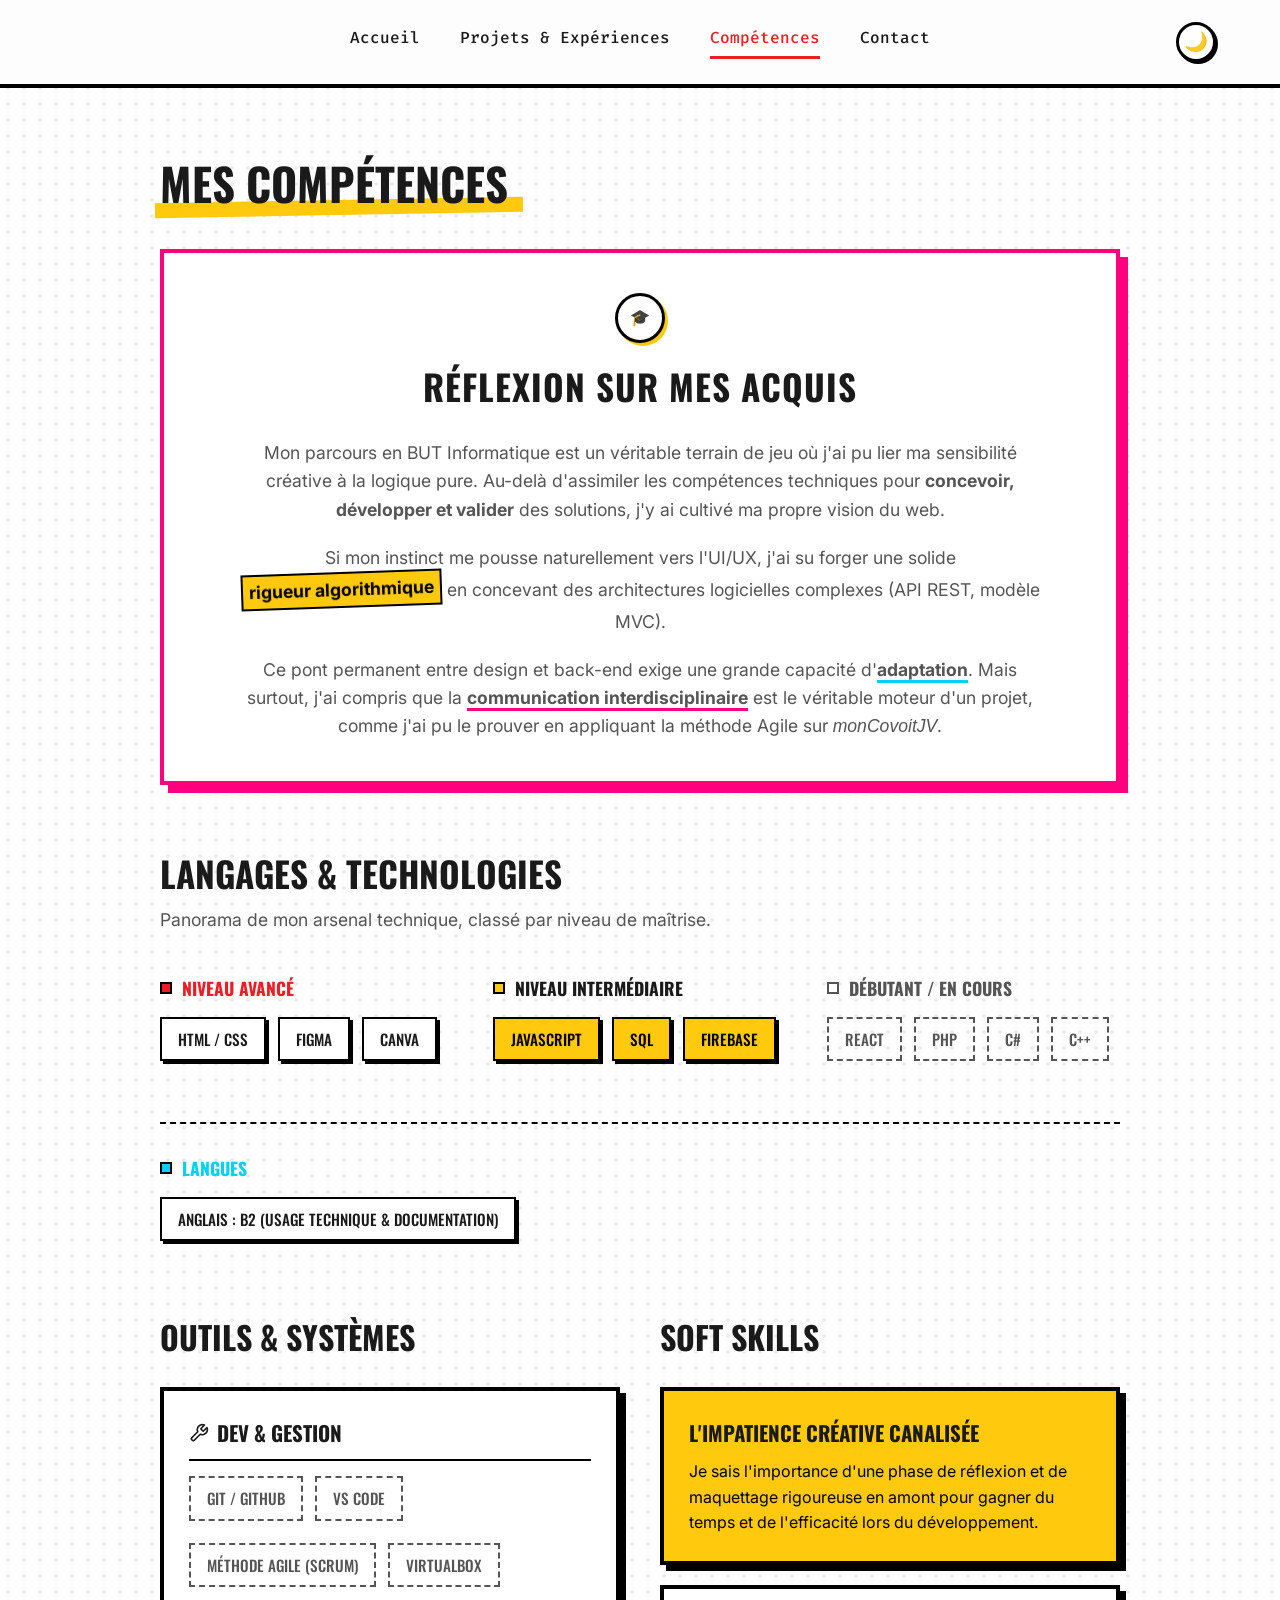
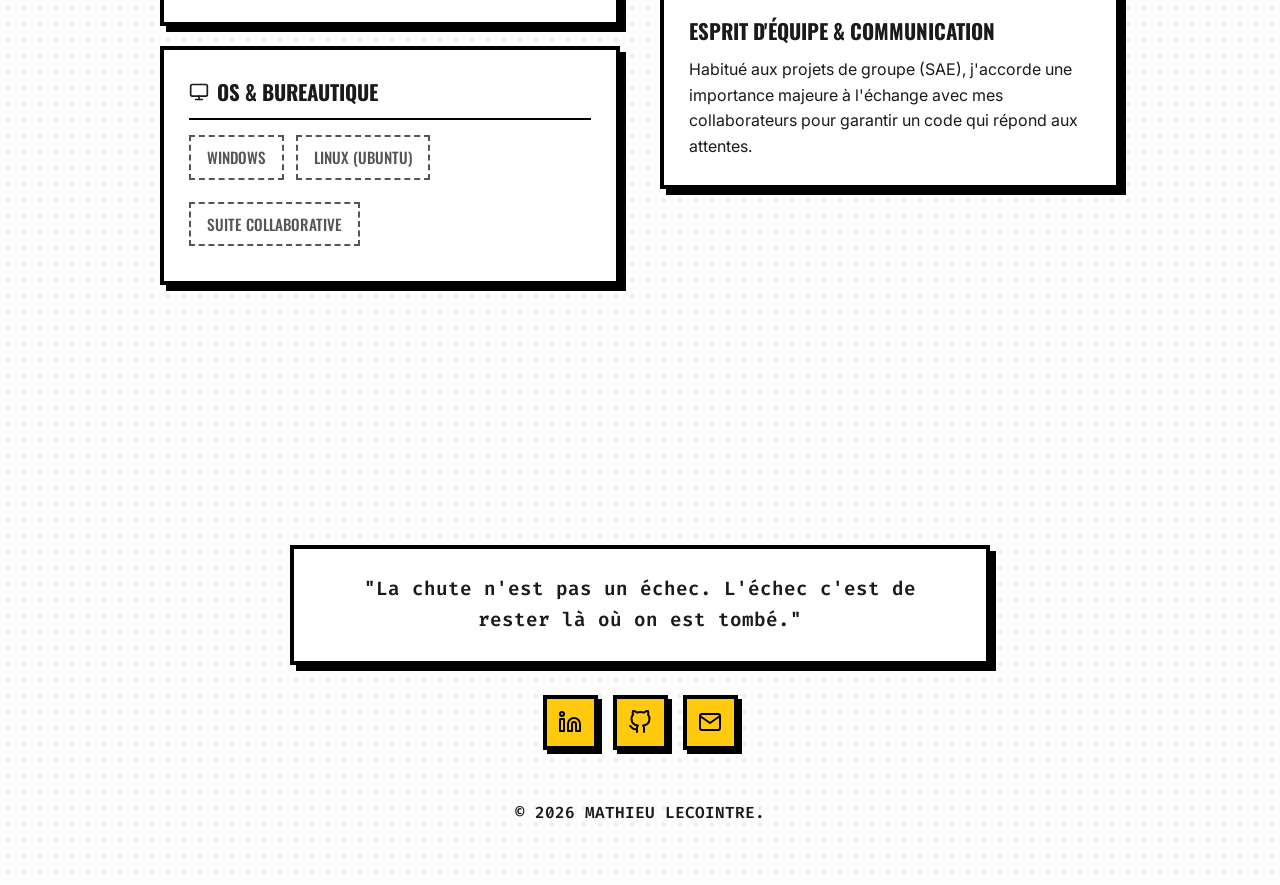
==== commit 73eabea7: "Nouveau footer" ====
--- a/Pages/competences.html
+++ b/Pages/competences.html
@@ -175,6 +175,8 @@
                     <div class="badges-container">
                         <span class="badge-cube badge-cube-dashed">React</span>
                         <span class="badge-cube badge-cube-dashed">PHP</span>
+                        <span class="badge-cube badge-cube-dashed">C#</span>
+                        <span class="badge-cube badge-cube-dashed">C++</span>
                     </div>
                 </div>
 
@@ -205,6 +207,7 @@
                         <span class="badge-cube badge-cube-dashed">Git / GitHub</span>
                         <span class="badge-cube badge-cube-dashed">VS Code</span>
                         <span class="badge-cube badge-cube-dashed">Méthode Agile (Scrum)</span>
+                        <span class="badge-cube badge-cube-dashed">VirtualBox</span>
                     </div>
                 </div>
 
@@ -248,40 +251,24 @@
     </main>
 
 <footer class="footer">
-        <div class="footer-comic-panel">
-            <svg class="panel-lines" preserveAspectRatio="none" viewBox="0 0 100 100">
-                <line x1="0" y1="15" x2="12" y2="25" stroke="currentColor" stroke-width="2" vector-effect="non-scaling-stroke" />
-                <line x1="15" y1="0" x2="25" y2="12" stroke="currentColor" stroke-width="2" vector-effect="non-scaling-stroke" />
-                <line x1="100" y1="15" x2="88" y2="25" stroke="currentColor" stroke-width="2" vector-effect="non-scaling-stroke" />
-                <line x1="85" y1="0" x2="75" y2="12" stroke="currentColor" stroke-width="2" vector-effect="non-scaling-stroke" />
-                <line x1="0" y1="85" x2="12" y2="75" stroke="currentColor" stroke-width="2" vector-effect="non-scaling-stroke" />
-                <line x1="15" y1="100" x2="25" y2="88" stroke="currentColor" stroke-width="2" vector-effect="non-scaling-stroke" />
-                <line x1="100" y1="85" x2="88" y2="75" stroke="currentColor" stroke-width="2" vector-effect="non-scaling-stroke" />
-                <line x1="85" y1="100" x2="75" y2="88" stroke="currentColor" stroke-width="2" vector-effect="non-scaling-stroke" />
-            </svg>
-            
-            <p class="panel-text">"La chute n'est pas un échec.<br>L'échec c'est de rester là où on est tombé."</p>
-        </div>
-
-        <div class="footer-bottom">
-            <div class="footer-copy">
-                © 2026 • MATHIEU LECOINTRE
-            </div>
-            
-            <div class="footer-socials">
-                <a href="https://www.linkedin.com/in/mathieu-lecointre" target="_blank" class="social-btn">
-                    <svg width="18" height="18" viewBox="0 0 24 24" fill="none" stroke="currentColor" stroke-width="2" stroke-linecap="round" stroke-linejoin="round"><path d="M16 8a6 6 0 0 1 6 6v7h-4v-7a2 2 0 0 0-2-2 2 2 0 0 0-2 2v7h-4v-7a6 6 0 0 1 6-6z"></path><rect x="2" y="9" width="4" height="12"></rect><circle cx="4" cy="4" r="2"></circle></svg>
-                    LINKEDIN
-                </a>
-                <a href="https://github.com/MathieuLecointre" target="_blank" class="social-btn">
-                    <svg width="18" height="18" viewBox="0 0 24 24" fill="none" stroke="currentColor" stroke-width="2" stroke-linecap="round" stroke-linejoin="round"><path d="M9 19c-5 1.5-5-2.5-7-3m14 6v-3.87a3.37 3.37 0 0 0-.94-2.61c3.14-.35 6.44-1.54 6.44-7A5.44 5.44 0 0 0 20 4.77 5.07 5.07 0 0 0 19.91 1S18.73.65 16 2.48a13.38 13.38 0 0 0-7 0C6.27.65 5.09 1 5.09 1A5.07 5.07 0 0 0 5 4.77a5.44 5.44 0 0 0-1.5 3.78c0 5.42 3.3 6.61 6.44 7A3.37 3.37 0 0 0 9 18.13V22"></path></svg>
-                    GITHUB
-                </a>
-            </div>
-
-            <div class="footer-credit">
-                Crafted with ⚡ & Code
-            </div>
+        <div class="footer-quote-box">
+            <p>"La chute n'est pas un échec. L'échec c'est de rester là où on est tombé."</p>
+        </div>
+
+        <div class="footer-socials">
+            <a href="https://www.linkedin.com/in/mathieu-lecointre" target="_blank" class="social-square-btn" aria-label="LinkedIn">
+                <svg width="24" height="24" viewBox="0 0 24 24" fill="none" stroke="currentColor" stroke-width="2" stroke-linecap="round" stroke-linejoin="round"><path d="M16 8a6 6 0 0 1 6 6v7h-4v-7a2 2 0 0 0-2-2 2 2 0 0 0-2 2v7h-4v-7a6 6 0 0 1 6-6z"></path><rect x="2" y="9" width="4" height="12"></rect><circle cx="4" cy="4" r="2"></circle></svg>
+            </a>
+            <a href="https://github.com/MathieuLecointre" target="_blank" class="social-square-btn" aria-label="GitHub">
+                <svg width="24" height="24" viewBox="0 0 24 24" fill="none" stroke="currentColor" stroke-width="2" stroke-linecap="round" stroke-linejoin="round"><path d="M9 19c-5 1.5-5-2.5-7-3m14 6v-3.87a3.37 3.37 0 0 0-.94-2.61c3.14-.35 6.44-1.54 6.44-7A5.44 5.44 0 0 0 20 4.77 5.07 5.07 0 0 0 19.91 1S18.73.65 16 2.48a13.38 13.38 0 0 0-7 0C6.27.65 5.09 1 5.09 1A5.07 5.07 0 0 0 5 4.77a5.44 5.44 0 0 0-1.5 3.78c0 5.42 3.3 6.61 6.44 7A3.37 3.37 0 0 0 9 18.13V22"></path></svg>
+            </a>
+            <a href="mailto:ton.email@exemple.com" class="social-square-btn" aria-label="Email">
+                <svg width="24" height="24" viewBox="0 0 24 24" fill="none" stroke="currentColor" stroke-width="2" stroke-linecap="round" stroke-linejoin="round"><path d="M4 4h16c1.1 0 2 .9 2 2v12c0 1.1-.9 2-2 2H4c-1.1 0-2-.9-2-2V6c0-1.1.9-2 2-2z"></path><polyline points="22,6 12,13 2,6"></polyline></svg>
+            </a>
+        </div>
+
+        <div class="footer-copy">
+            © 2026 MATHIEU LECOINTRE.
         </div>
     </footer>
 
--- a/style.css
+++ b/style.css
@@ -317,119 +317,6 @@
 .skill-bar { width: 100%; height: 16px; background: var(--bg-color); border: 3px solid var(--border-color); box-shadow: 3px 3px 0px rgba(0,0,0,0.1) inset; overflow: hidden; }
 .skill-fill { height: 100%; background: var(--accent-color); border-right: 3px solid var(--border-color); }
 
-/* =========================================
-   FOOTER (Comics Edition avec réseaux)
-   ========================================= */
-.footer {
-    border-top: 4px solid var(--border-color);
-    background-color: var(--card-bg);
-    margin-top: 60px;
-    padding: 60px 5vw 30px 5vw;
-    display: flex;
-    flex-direction: column;
-    gap: 50px;
-}
-
-.footer-bottom {
-    display: flex;
-    justify-content: space-between;
-    align-items: center;
-    flex-wrap: wrap;
-    gap: 20px;
-    font-family: var(--font-nav);
-    font-size: 0.95rem;
-    font-weight: 500;
-    border-top: 3px dashed var(--border-color);
-    padding-top: 30px;
-}
-
-.footer-copy, .footer-credit {
-    flex: 1; /* Permet d'équilibrer l'espace à gauche et à droite */
-}
-
-.footer-credit {
-    text-align: right;
-}
-
-.footer-socials {
-    display: flex;
-    gap: 15px;
-    flex: 1;
-    justify-content: center;
-}
-
-.social-btn {
-    display: flex;
-    align-items: center;
-    gap: 8px;
-    color: var(--text-color);
-    text-decoration: none;
-    font-family: var(--font-title);
-    font-size: 1.1rem;
-    padding: 8px 16px;
-    border: 3px solid var(--border-color);
-    background: var(--bg-color);
-    box-shadow: 4px 4px 0px var(--border-color);
-    transition: transform 0.2s ease, box-shadow 0.2s ease, border-color 0.2s ease;
-}
-
-.social-btn:hover {
-    transform: translate(-3px, -3px);
-    box-shadow: 6px 6px 0px var(--accent-cyan);
-    border-color: var(--accent-cyan);
-    color: var(--text-color);
-}
-
-/* =========================================
-   FOOTER QUOTE : COMIC PANEL
-   ========================================= */
-.footer-comic-panel {
-    position: relative;
-    max-width: 750px; /* Plus large */
-    margin: 0 auto;
-    padding: 20px 40px; /* Beaucoup moins haut (20px) mais large sur les côtés (40px) */
-    border: 3px solid var(--border-color);
-    background-image: 
-        radial-gradient(var(--dot-color) 2px, transparent 2px),
-        linear-gradient(90deg, rgba(0, 207, 255, 0.15) 0%, rgba(255, 201, 14, 0.15) 50%, rgba(255, 0, 127, 0.15) 100%);
-    background-size: 14px 14px, 100% 100%;
-    box-shadow: 6px 6px 0px var(--border-color);
-    transform: rotate(-1deg);
-    overflow: hidden;
-}
-
-/* On adoucit le dégradé pour le mode sombre pour que ça ne flashe pas */
-[data-theme="dark"] .footer-comic-panel {
-    background-image: 
-        radial-gradient(var(--dot-color) 2px, transparent 2px),
-        linear-gradient(90deg, rgba(0, 207, 255, 0.08) 0%, rgba(255, 201, 14, 0.08) 50%, rgba(255, 0, 127, 0.08) 100%);
-}
-
-/* Style des traits d'action (SVG) */
-.panel-lines {
-    position: absolute;
-    top: 0;
-    left: 0;
-    width: 100%;
-    height: 100%;
-    pointer-events: none;
-    color: var(--text-color);
-    opacity: 0.5; /* Légèrement transparent pour ne pas gêner la lecture */
-}
-
-/* Le texte façon lettrage BD */
-.panel-text {
-    position: relative;
-    z-index: 1;
-    font-family: var(--font-nav); 
-    font-size: 1.15rem; /* Un poil plus petit */
-    font-weight: 600;
-    color: var(--text-color);
-    line-height: 1.4; /* Lignes plus resserrées */
-    margin: 0;
-    text-align: center;
-    letter-spacing: 0.5px;
-}
 
 /* =========================================
    PANNEAUX DE PROJETS (Réalisations)
@@ -613,7 +500,77 @@
 }
 
 /* =========================================
-   📱 RESPONSIVE (Mobiles & Tablettes) - COMPACT EDITION
+   NOUVEAU FOOTER (Citation droite + Carrés jaunes)
+   ========================================= */
+.footer {
+    margin-top: 60px;
+    padding: 60px 5vw;
+    display: flex;
+    flex-direction: column;
+    align-items: center;
+    gap: 30px;
+    background-color: transparent; /* Laisse voir la trame de fond */
+}
+
+.footer-quote-box {
+    background-color: var(--card-bg);
+    border: 4px solid var(--border-color);
+    box-shadow: 6px 6px 0px var(--border-color);
+    padding: 25px 40px;
+    max-width: 700px;
+    text-align: center;
+}
+
+.footer-quote-box p {
+    font-family: var(--font-nav); /* Fira Code, effet machine à écrire */
+    font-size: 1.2rem;
+    font-weight: 600;
+    color: var(--text-color);
+    margin: 0;
+    line-height: 1.6;
+}
+
+.footer-socials {
+    display: flex;
+    gap: 15px;
+    justify-content: center;
+    flex-wrap: wrap;
+}
+
+.social-square-btn {
+    display: flex;
+    align-items: center;
+    justify-content: center;
+    width: 55px;
+    height: 55px;
+    background-color: var(--accent-yellow);
+    color: #000; /* Les icônes restent toujours noires pour le contraste Comics */
+    border: 4px solid var(--border-color);
+    box-shadow: 4px 4px 0px var(--border-color);
+    transition: transform 0.15s ease, box-shadow 0.15s ease, border-color 0.15s ease;
+}
+
+.social-square-btn:hover {
+    transform: translate(-3px, -3px);
+    box-shadow: 6px 6px 0px var(--accent-cyan);
+}
+
+.social-square-btn svg {
+    width: 24px;
+    height: 24px;
+}
+
+.footer-copy {
+    font-family: var(--font-nav);
+    font-size: 1rem;
+    font-weight: 600;
+    color: var(--text-color);
+    text-transform: uppercase;
+    margin-top: 20px;
+}
+
+/* =========================================
+   📱 RESPONSIVE (Mobiles & Tablettes)
    ========================================= */
 
 /* 1. ANTI-DÉBORDEMENT GLOBAL */
@@ -667,22 +624,12 @@
 
     .section-title { font-size: 2.2rem; margin-bottom: 30px; }
 
-    /* Responsive du Footer */
-    .footer-bottom {
-        flex-direction: column;
-        text-align: center;
-        gap: 30px;
-    }
-    .footer-copy, .footer-credit, .footer-socials {
-        flex: unset;
-        text-align: center;
-        width: 100%;
-    }
-    
-    /* Le texte du panneau de citation sur mobile */
-    .footer-comic-panel .panel-text {
-        font-size: 1rem !important;
-    }
+    /* Responsive du nouveau Footer */
+    .footer { padding: 40px 5vw; }
+    .footer-quote-box { padding: 20px; }
+    .footer-quote-box p { font-size: 1.05rem; }
+    .social-square-btn { width: 45px; height: 45px; border-width: 3px; }
+    .social-square-btn svg { width: 20px; height: 20px; }
 }
 
 /* 3. PETITS MOBILES (Moins de 480px) */
@@ -721,5 +668,6 @@
     .btn { width: 100%; }
 
     /* Footer réduit pour petit écran */
-    .footer { padding: 40px 15px 20px 15px; font-size: 0.85rem; }
+    .footer { padding: 20px 15px 40px 15px; gap: 20px; }
+    .footer-copy { font-size: 0.85rem; }
 }
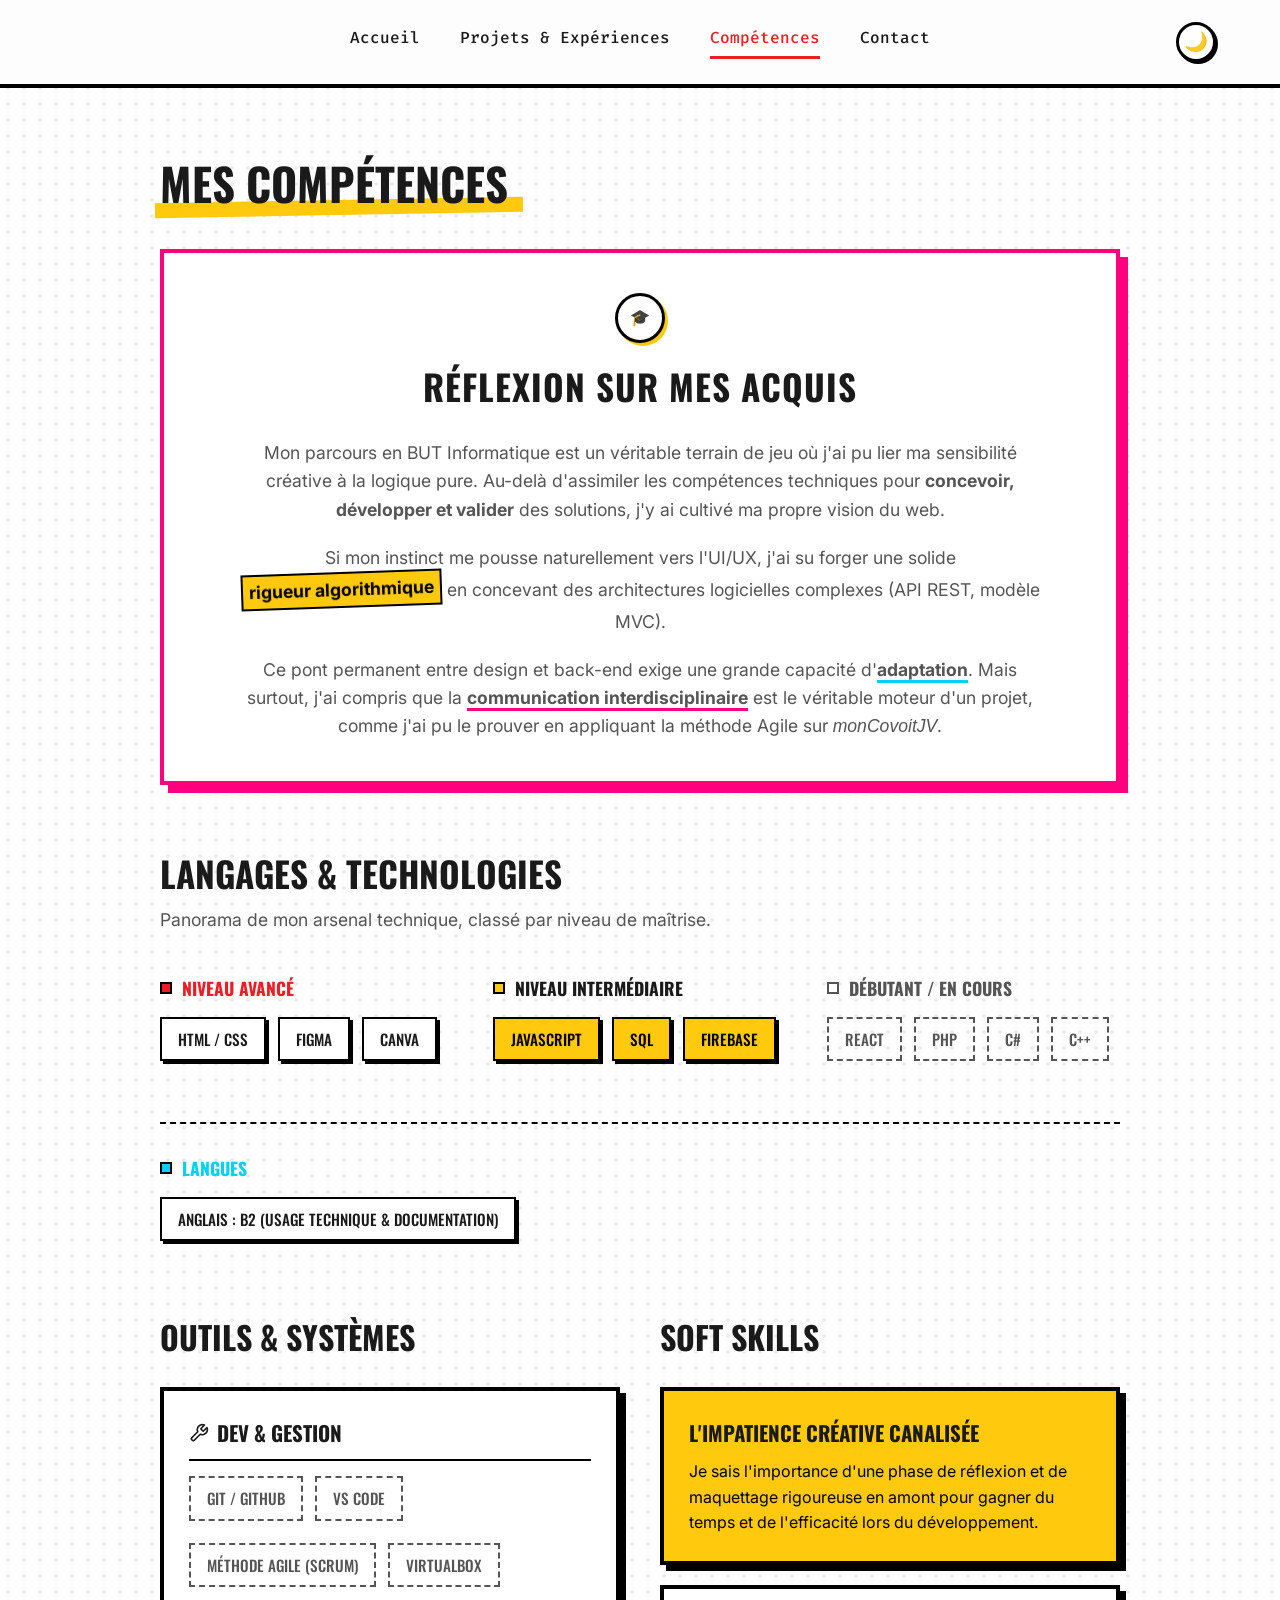
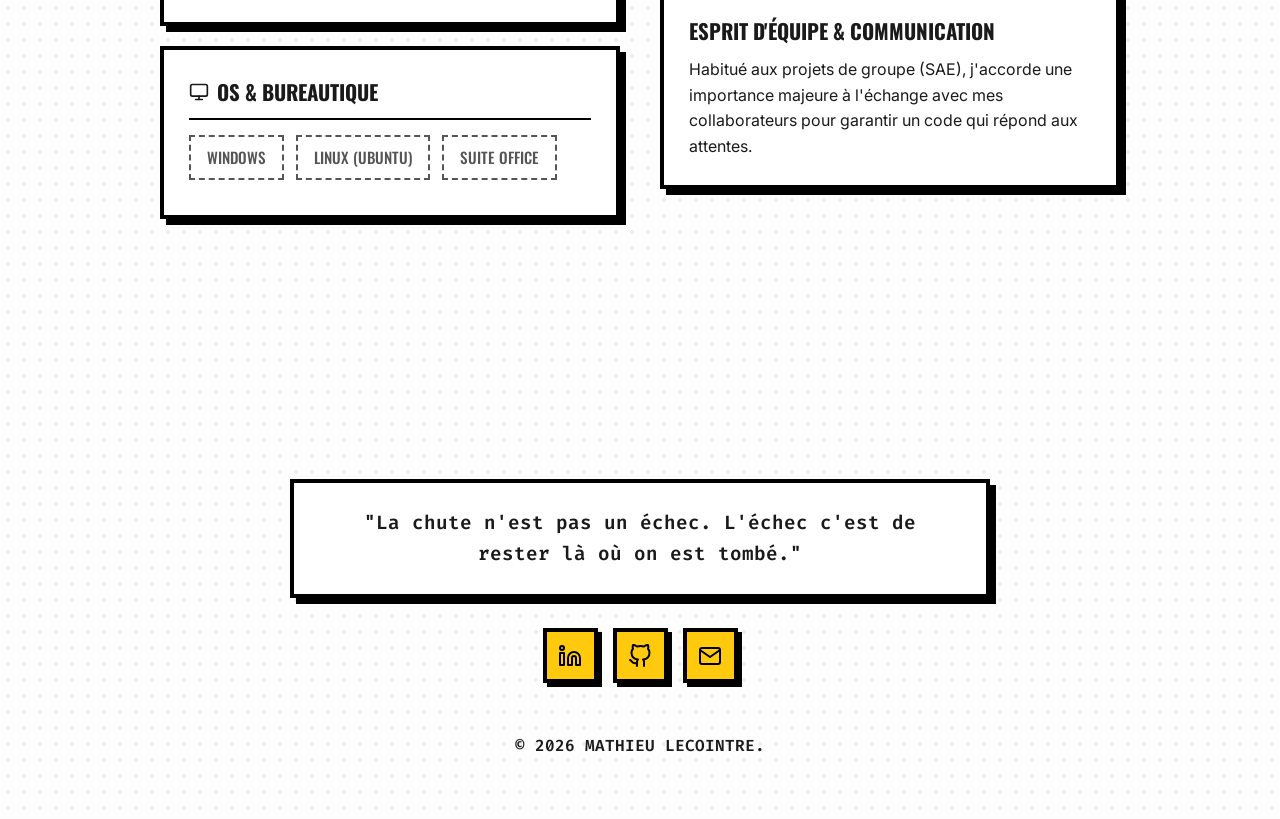
==== commit fdb13aea: "Améliorations et Mise à jour" ====
--- a/Pages/competences.html
+++ b/Pages/competences.html
@@ -223,7 +223,7 @@
                     <div class="badges-container">
                         <span class="badge-cube badge-cube-dashed">Windows</span>
                         <span class="badge-cube badge-cube-dashed">Linux (Ubuntu)</span>
-                        <span class="badge-cube badge-cube-dashed">Suite Collaborative</span>
+                        <span class="badge-cube badge-cube-dashed">Suite Office</span>
                     </div>
                 </div>
             </div>
--- a/style.css
+++ b/style.css
@@ -9,12 +9,12 @@
     --text-color: #1a1a1a;
     --text-muted: #555555;
     --card-bg: #ffffff;
-    --border-color: #000000; /* Encre noire stricte */
+    --border-color: #000000; /* Encre noire stricte en mode clair */
     --accent-color: #ED1D24; /* Rouge Marvel */
     --accent-hover: #b9151c;
     --accent-yellow: #FFC90E; /* Jaune Comics */
     
-    /* NOUVELLES COULEURS COMICS POUR LE PEPS */
+    /* COULEURS COMICS POUR LE PEPS */
     --accent-cyan: #00CFFF;
     --accent-magenta: #FF007F;
     --accent-green: #00E676;
@@ -32,12 +32,12 @@
     --text-color: #f3f4f6;
     --text-muted: #a0a0a0;
     --card-bg: #2a2a2a;
-    --border-color: #000000; /* Reste noir pour le trait comics */
+    --border-color: #ffffff; /* AJUSTÉ : Les contours deviennent blancs en mode sombre */
     --accent-color: #ff474d; 
     --accent-hover: #ED1D24;
     --accent-yellow: #FFC90E;
     
-    /* NOUVELLES COULEURS COMICS (Dark Mode) */
+    /* COULEURS COMICS (Dark Mode) */
     --accent-cyan: #00E5FF;
     --accent-magenta: #FF4081;
     --accent-green: #69F0AE;
@@ -55,7 +55,7 @@
     color: var(--text-color);
     font-family: var(--font-main);
     line-height: 1.6;
-    transition: background-color 0.3s ease, color 0.3s ease;
+    transition: background-color 0.4s ease, color 0.4s ease;
     display: flex;
     flex-direction: column;
     min-height: 100vh;
@@ -73,7 +73,7 @@
     padding: 25px 5vw;
     background-color: var(--bg-color);
     position: relative;
-    border-bottom: 4px solid var(--border-color); /* Trait plus épais */
+    border-bottom: 4px solid var(--border-color);
 }
 
 .nav-links {
@@ -89,12 +89,12 @@
     color: var(--text-color);
     padding-bottom: 5px;
     border-bottom: 3px solid transparent;
-    transition: all 0.2s;
+    transition: all 0.3s cubic-bezier(0.25, 1, 0.5, 1);
 }
 
 .nav-links a:hover { 
     color: var(--accent-color); 
-    transform: translateY(-2px);
+    transform: translateY(-3px);
 }
 
 .nav-links a.active {
@@ -113,12 +113,12 @@
     font-size: 1.2rem;
     cursor: pointer;
     box-shadow: 2px 2px 0px var(--border-color);
-    transition: all 0.2s ease;
+    transition: all 0.3s cubic-bezier(0.25, 1, 0.5, 1);
 }
 
 #theme-toggle:hover {
-    transform: translate(1px, 1px);
-    box-shadow: 1px 1px 0px var(--border-color);
+    transform: translate(2px, 2px);
+    box-shadow: 0px 0px 0px var(--border-color);
 }
 
 /* =========================================
@@ -136,9 +136,9 @@
     font-size: 4.5rem; 
     text-transform: uppercase; 
     line-height: 1;
-    color: var(--bg-color); /* Couleur inversée */
-    -webkit-text-stroke: 2px var(--border-color); /* Contour noir */
-    text-shadow: 4px 4px 0px var(--accent-color), 6px 6px 0px var(--border-color); /* Ombre pop */
+    color: var(--bg-color); 
+    -webkit-text-stroke: 2px var(--border-color); /* Suivra la couleur blanche en dark mode */
+    text-shadow: 4px 4px 0px var(--accent-color), 6px 6px 0px var(--border-color); 
     margin-bottom: 10px;
 }
 
@@ -170,14 +170,14 @@
 }
 
 /* =========================================
-   NOUVEAU : INTERACTION PHOTO & BULLE DE BD
+   INTERACTION PHOTO & BULLE DE BD
    ========================================= */
 .photo-wrapper {
     position: relative;
     margin: 0 auto;
     padding-top: 20px;
     cursor: pointer;
-    display: inline-block; /* Pour que le survol soit précis */
+    display: inline-block;
 }
 
 .speech-bubble {
@@ -193,19 +193,16 @@
     font-weight: bold;
     box-shadow: 4px 4px 0px var(--accent-yellow);
     z-index: 10;
-    
-    /* CACHÉ PAR DÉFAUT + ANIMATION FLUIDE */
     opacity: 0;
     visibility: hidden;
     transform: rotate(-5deg) scale(0.8);
-    transition: all 0.3s cubic-bezier(0.175, 0.885, 0.32, 1.275);
-}
-
-/* APPARAÎT AU SURVOL DE LA PHOTO */
+    transition: all 0.4s cubic-bezier(0.175, 0.885, 0.32, 1.275);
+}
+
 .photo-wrapper:hover .speech-bubble {
     opacity: 1;
     visibility: visible;
-    transform: rotate(-5deg) scale(1); /* Effet de Pop */
+    transform: rotate(-5deg) scale(1);
 }
 
 .profile-photo {
@@ -215,13 +212,12 @@
     border: 4px solid var(--border-color);
     box-shadow: 8px 8px 0px var(--accent-color);
     object-fit: cover;
-    transition: transform 0.2s ease, box-shadow 0.2s ease;
-}
-
-/* Optionnel : La photo bouge légèrement au survol aussi */
+    transition: all 0.4s cubic-bezier(0.25, 1, 0.5, 1);
+}
+
 .photo-wrapper:hover .profile-photo {
-    transform: translate(-2px, -2px);
-    box-shadow: 10px 10px 0px var(--accent-color);
+    transform: translate(-3px, -3px);
+    box-shadow: 11px 11px 0px var(--accent-color);
 }
 
 /* =========================================
@@ -235,19 +231,12 @@
 
 .card {
     background-color: var(--card-bg);
-    border: 4px solid var(--border-color); /* Contour très marqué */
-    border-radius: 0px; /* Bords droits pour le style case de BD */
+    border: 4px solid var(--border-color);
+    border-radius: 0px; 
     padding: 30px;
     box-shadow: 8px 8px 0px var(--border-color);
-    transition: transform 0.2s ease, box-shadow 0.2s ease, border-color 0.2s ease;
     display: flex;
     flex-direction: column;
-}
-
-.card:hover {
-    transform: translate(-4px, -4px);
-    box-shadow: 12px 12px 0px var(--accent-color);
-    border-color: var(--accent-color);
 }
 
 .card h3 {
@@ -273,21 +262,14 @@
     letter-spacing: 1px;
     border: 3px solid var(--border-color);
     box-shadow: 5px 5px 0px var(--border-color);
-    transition: all 0.1s ease;
     text-align: center;
     font-size: 1.1rem;
 }
 
-.btn:hover {
-    transform: translate(3px, 3px);
-    box-shadow: 2px 2px 0px var(--border-color);
-    color: white;
-}
-
 .badges { display: flex; flex-wrap: wrap; gap: 10px; margin-bottom: 20px; }
 .badge {
-    background: var(--accent-yellow); /* Badges jaunes peps */
-    color: #000; /* Toujours noir pour la lisibilité sur le jaune */
+    background: var(--accent-yellow);
+    color: #000; 
     border: 2px solid var(--border-color);
     box-shadow: 3px 3px 0px var(--border-color);
     padding: 5px 12px; 
@@ -308,7 +290,7 @@
 }
 .timeline-item::before {
     content: ''; position: absolute; left: -14px; top: 0px; width: 20px; height: 20px;
-    background-color: var(--accent-yellow); border: 4px solid var(--border-color); border-radius: 0; /* Carré */
+    background-color: var(--accent-yellow); border: 4px solid var(--border-color); border-radius: 0;
 }
 .timeline-date { font-family: var(--font-nav); color: var(--accent-color); font-size: 1rem; font-weight: bold; }
 
@@ -316,7 +298,6 @@
 .skill-name { display: flex; justify-content: space-between; font-weight: 600; margin-bottom: 8px; font-family: var(--font-title); text-transform: uppercase;}
 .skill-bar { width: 100%; height: 16px; background: var(--bg-color); border: 3px solid var(--border-color); box-shadow: 3px 3px 0px rgba(0,0,0,0.1) inset; overflow: hidden; }
 .skill-fill { height: 100%; background: var(--accent-color); border-right: 3px solid var(--border-color); }
-
 
 /* =========================================
    PANNEAUX DE PROJETS (Réalisations)
@@ -328,19 +309,12 @@
     border: 4px solid var(--border-color);
     box-shadow: 10px 10px 0px var(--border-color);
     margin-bottom: 50px;
-    transition: transform 0.2s ease, box-shadow 0.2s ease, border-color 0.2s ease;
-}
-
-.project-panel:hover {
-    transform: translate(-4px, -4px);
-    box-shadow: 14px 14px 0px var(--accent-color);
-    border-color: var(--accent-color);
 }
 
 .project-image {
     width: 100%;
     border-bottom: 4px solid var(--border-color);
-    background-color: var(--bg-color); /* Fond si l'image ne charge pas */
+    background-color: var(--bg-color);
     overflow: hidden;
     position: relative;
 }
@@ -349,13 +323,13 @@
     width: 100%;
     height: 100%;
     object-fit: cover;
-    aspect-ratio: 16 / 9; /* Format standard écran */
+    aspect-ratio: 16 / 9;
     display: block;
-    transition: transform 0.3s ease;
+    transition: transform 0.6s cubic-bezier(0.25, 1, 0.5, 1);
 }
 
 .project-panel:hover .project-image img {
-    transform: scale(1.05); /* Léger zoom au survol */
+    transform: scale(1.04); 
 }
 
 .project-info {
@@ -384,12 +358,11 @@
 .project-links {
     display: flex;
     gap: 15px;
-    margin-top: auto; /* Force les boutons à rester en bas */
+    margin-top: auto;
     padding-top: 25px;
     flex-wrap: wrap;
 }
 
-/* Bouton secondaire (pour le code source) */
 .btn-outline {
     background-color: var(--card-bg);
     color: var(--text-color);
@@ -399,39 +372,19 @@
     color: black;
 }
 
-/* Version PC : Image à gauche, texte à droite */
 @media (min-width: 768px) {
-    .project-panel {
-        flex-direction: row;
-    }
-    .project-image {
-        width: 45%;
-        border-bottom: none;
-        border-right: 4px solid var(--border-color);
-    }
-    .project-info {
-        width: 55%;
-    }
-}
-
-/* =========================================
-   ANIMATIONS COMICS (Style "Spider-Verse")
-   ========================================= */
-
-/* 1. L'EFFET "BAM !" (Pour les titres) */
+    .project-panel { flex-direction: row; }
+    .project-image { width: 45%; border-bottom: none; border-right: 4px solid var(--border-color); }
+    .project-info { width: 55%; }
+}
+
+/* =========================================
+   ANIMATIONS GLOBAUX
+   ========================================= */
 @keyframes bamTitle {
-    0% { 
-        opacity: 0; 
-        transform: scale(0.5) rotate(-4deg); 
-    }
-    60% { 
-        opacity: 1; 
-        transform: scale(1.05) rotate(1deg); 
-    }
-    100% { 
-        opacity: 1; 
-        transform: scale(1) rotate(0deg); 
-    }
+    0% { opacity: 0; transform: scale(0.5) rotate(-4deg); }
+    60% { opacity: 1; transform: scale(1.05) rotate(1deg); }
+    100% { opacity: 1; transform: scale(1) rotate(0deg); }
 }
 
 .hero-title, .section-title {
@@ -440,17 +393,9 @@
     transform-origin: left center;
 }
 
-/* 2. L'EFFET "PANEL DROP" (Pour les cases et cartes) */
 @keyframes panelDrop {
-    0% {
-        opacity: 0;
-        /* La carte arrive d'en bas, légèrement déformée/inclinée */
-        transform: translateY(50px) skewY(3deg); 
-    }
-    100% {
-        opacity: 1;
-        transform: translateY(0) skewY(0deg); /* Elle claque en place */
-    }
+    0% { opacity: 0; transform: translateY(50px) skewY(3deg); }
+    100% { opacity: 1; transform: translateY(0) skewY(0deg); }
 }
 
 .card, .project-panel, .skill-card, .comp-category {
@@ -458,49 +403,44 @@
     opacity: 0;
 }
 
-/* Gardons le délai en cascade pour ne pas tout charger en même temps */
 .grid > *:nth-child(1), .project-panel:nth-child(1), .comp-category:nth-child(1), .skill-card:nth-child(1) { animation-delay: 0.1s; }
 .grid > *:nth-child(2), .project-panel:nth-child(2), .comp-category:nth-child(2), .skill-card:nth-child(2) { animation-delay: 0.2s; }
 .grid > *:nth-child(3), .comp-category:nth-child(3), .skill-card:nth-child(3) { animation-delay: 0.3s; }
 
-
-/* =========================================
-   HOVERS "DÉFALQUÉS" (Survols extrêmes)
-   ========================================= */
-
-/* Boutons : Effet double ombre (Noir + Jaune Pop) */
+/* =========================================
+   HOVERS ULTRA FLUIDES (CUBIC-BEZIER)
+   ========================================= */
+
+/* Gros Boutons (Inertie : 0.6s) */
 .btn {
-    transition: transform 0.15s ease-out, box-shadow 0.15s ease-out !important;
-}
-
+    transition: all 0.6s cubic-bezier(0.25, 1, 0.5, 1) !important;
+}
 .btn:hover {
     transform: translate(-4px, -4px) !important;
-    /* On superpose deux ombres dures pour l'effet BD */
     box-shadow: 4px 4px 0px var(--border-color), 8px 8px 0px var(--accent-yellow) !important;
 }
 
-/* Cartes et Projets : L'ombre devient rouge sang avec un mouvement plus sec */
+/* Cartes / Projets (Inertie : 0.6s) */
 .card, .project-panel, .skill-card {
-    transition: transform 0.15s ease-out, box-shadow 0.15s ease-out, border-color 0.15s ease-out !important;
-}
-
+    transition: all 0.6s cubic-bezier(0.25, 1, 0.5, 1) !important;
+}
 .card:hover, .project-panel:hover, .skill-card:hover {
     transform: translate(-5px, -5px) !important;
     box-shadow: 12px 12px 0px var(--accent-color) !important;
-}
-
-/* Les petits badges (Cubes) font un rebond sec */
+    border-color: var(--accent-color) !important;
+}
+
+/* Badges Cubes (Inertie : 0.3s) */
 .badge-cube:not(.badge-cube-dashed) {
-    transition: transform 0.1s cubic-bezier(0.175, 0.885, 0.32, 1.275), box-shadow 0.1s ease !important;
-}
-
+    transition: all 0.3s cubic-bezier(0.25, 1, 0.5, 1) !important;
+}
 .badge-cube:not(.badge-cube-dashed):hover {
-    transform: translate(-3px, -3px) rotate(-2deg) !important;
+    transform: translate(-3px, -3px) !important;
     box-shadow: 4px 4px 0px var(--accent-color) !important;
 }
 
 /* =========================================
-   NOUVEAU FOOTER (Citation droite + Carrés jaunes)
+   FOOTER (Citation droite + Carrés)
    ========================================= */
 .footer {
     margin-top: 60px;
@@ -509,7 +449,7 @@
     flex-direction: column;
     align-items: center;
     gap: 30px;
-    background-color: transparent; /* Laisse voir la trame de fond */
+    background-color: transparent;
 }
 
 .footer-quote-box {
@@ -522,7 +462,7 @@
 }
 
 .footer-quote-box p {
-    font-family: var(--font-nav); /* Fira Code, effet machine à écrire */
+    font-family: var(--font-nav);
     font-size: 1.2rem;
     font-weight: 600;
     color: var(--text-color);
@@ -544,87 +484,41 @@
     width: 55px;
     height: 55px;
     background-color: var(--accent-yellow);
-    color: #000; /* Les icônes restent toujours noires pour le contraste Comics */
+    color: #000; 
     border: 4px solid var(--border-color);
     box-shadow: 4px 4px 0px var(--border-color);
-    transition: transform 0.15s ease, box-shadow 0.15s ease, border-color 0.15s ease;
+    transition: all 0.3s cubic-bezier(0.25, 1, 0.5, 1);
 }
 
 .social-square-btn:hover {
-    transform: translate(-3px, -3px);
+    transform: translate(-4px, -4px);
     box-shadow: 6px 6px 0px var(--accent-cyan);
 }
 
-.social-square-btn svg {
-    width: 24px;
-    height: 24px;
-}
-
-.footer-copy {
-    font-family: var(--font-nav);
-    font-size: 1rem;
-    font-weight: 600;
-    color: var(--text-color);
-    text-transform: uppercase;
-    margin-top: 20px;
-}
+.social-square-btn svg { width: 24px; height: 24px; }
+.footer-copy { font-family: var(--font-nav); font-size: 1rem; font-weight: 600; color: var(--text-color); text-transform: uppercase; margin-top: 20px; }
 
 /* =========================================
    📱 RESPONSIVE (Mobiles & Tablettes)
    ========================================= */
-
-/* 1. ANTI-DÉBORDEMENT GLOBAL */
-html, body {
-    overflow-x: hidden;
-    width: 100%;
-}
-
-/* 2. TABLETTES ET GRANDS MOBILES (Moins de 768px) */
+html, body { overflow-x: hidden; width: 100%; }
+
 @media (max-width: 768px) {
-    /* Réduction globale de la typographie */
     html { font-size: 15px; }
-
-    /* Trame Comics plus fine sur petit écran */
     body { background-size: 12px 12px; }
-
-    /* Navigation compacte */
     .navbar { padding: 15px; flex-direction: column; gap: 10px; border-bottom-width: 3px; }
     .nav-links { flex-wrap: wrap; justify-content: center; gap: 12px; font-size: 0.9rem; }
     #theme-toggle { top: 15px; right: 15px; width: 32px; height: 32px; font-size: 1rem; border-width: 2px; }
-
-    /* Espacements génériques et grille resserrés */
     .section-container { padding: 40px 15px; }
     .grid { gap: 20px; } 
-
-    /* Centrage de l'Accueil */
     .hero-title { font-size: 2.8rem; text-align: center; }
-    .hero-title + h2, .hero-title ~ p { text-align: center; }
-    .hero-title ~ div { justify-content: center; }
-
-    /* Centrage de la Photo */
     .photo-wrapper { display: flex; justify-content: center; width: 100%; margin-top: 15px; }
-
-    /* Éléments Comics proportionnels */
-    .card, .project-panel { 
-        padding: 20px; 
-        border-width: 3px; 
-        box-shadow: 6px 6px 0px var(--border-color); 
-    }
-    .card:hover, .project-panel:hover { 
-        transform: translate(-2px, -2px); 
-        box-shadow: 8px 8px 0px var(--accent-magenta); 
-        border-width: 3px;
-    }
-
-    /* Boutons et Badges affinés */
+    .card, .project-panel { padding: 20px; border-width: 3px; box-shadow: 6px 6px 0px var(--border-color); }
+    .card:hover, .project-panel:hover { transform: translate(-2px, -2px) !important; box-shadow: 8px 8px 0px var(--accent-magenta) !important; border-width: 3px !important; }
     .btn { padding: 10px 20px; border-width: 2px; box-shadow: 4px 4px 0px var(--border-color); font-size: 1rem; }
-    .btn:hover { box-shadow: 2px 2px 0px var(--border-color); transform: translate(2px, 2px); }
-    
+    .btn:hover { box-shadow: 2px 2px 0px var(--border-color) !important; transform: translate(2px, 2px) !important; }
     .badge { padding: 4px 10px; font-size: 0.8rem; border-width: 2px; box-shadow: 2px 2px 0px var(--border-color); }
-
     .section-title { font-size: 2.2rem; margin-bottom: 30px; }
-
-    /* Responsive du nouveau Footer */
     .footer { padding: 40px 5vw; }
     .footer-quote-box { padding: 20px; }
     .footer-quote-box p { font-size: 1.05rem; }
@@ -632,42 +526,20 @@
     .social-square-btn svg { width: 20px; height: 20px; }
 }
 
-/* 3. PETITS MOBILES (Moins de 480px) */
 @media (max-width: 480px) {
-    /* Réduction encore plus forte pour les smartphones */
     html { font-size: 14px; }
-
-    /* Le Titre principal prend moins de place */
-    .hero-title { 
-        font-size: 2.2rem; 
-        -webkit-text-stroke: 1.5px var(--border-color); 
-        text-shadow: 2px 2px 0px var(--accent-magenta), 4px 4px 0px var(--border-color); 
-    }
+    .hero-title { font-size: 2.2rem; -webkit-text-stroke: 1.5px var(--border-color); text-shadow: 2px 2px 0px var(--accent-magenta), 4px 4px 0px var(--border-color); }
     .section-title { font-size: 1.8rem; }
-
-    /* Photo et Bulle plus petites */
     .profile-photo { width: 160px; height: 160px; border-width: 3px; box-shadow: 6px 6px 0px var(--accent-color); }
-    .speech-bubble { 
-        padding: 8px 16px; font-size: 0.9rem; top: -15px; left: 10px; border-width: 3px; box-shadow: 3px 3px 0px var(--accent-yellow);
-    }
-
-    /* Projets plus denses */
+    .speech-bubble { padding: 8px 16px; font-size: 0.9rem; top: -15px; left: 10px; border-width: 3px; box-shadow: 3px 3px 0px var(--accent-yellow); }
     .project-info { padding: 20px; }
     .project-info h3 { font-size: 1.4rem; }
     .project-context { font-size: 0.85rem; margin-bottom: 15px; }
-
-    /* Timeline affinée */
     .timeline-item { padding-left: 15px; margin-bottom: 30px; border-left-width: 3px; }
     .timeline-item::before { left: -10px; width: 16px; height: 16px; border-width: 3px; }
-
-    /* Cartes réduites */
     .card h3 { font-size: 1.3rem; margin-bottom: 10px; }
     .card p { font-size: 0.95rem; }
-
-    /* Ergonomie Tactile */
     .btn { width: 100%; }
-
-    /* Footer réduit pour petit écran */
     .footer { padding: 20px 15px 40px 15px; gap: 20px; }
     .footer-copy { font-size: 0.85rem; }
 }
